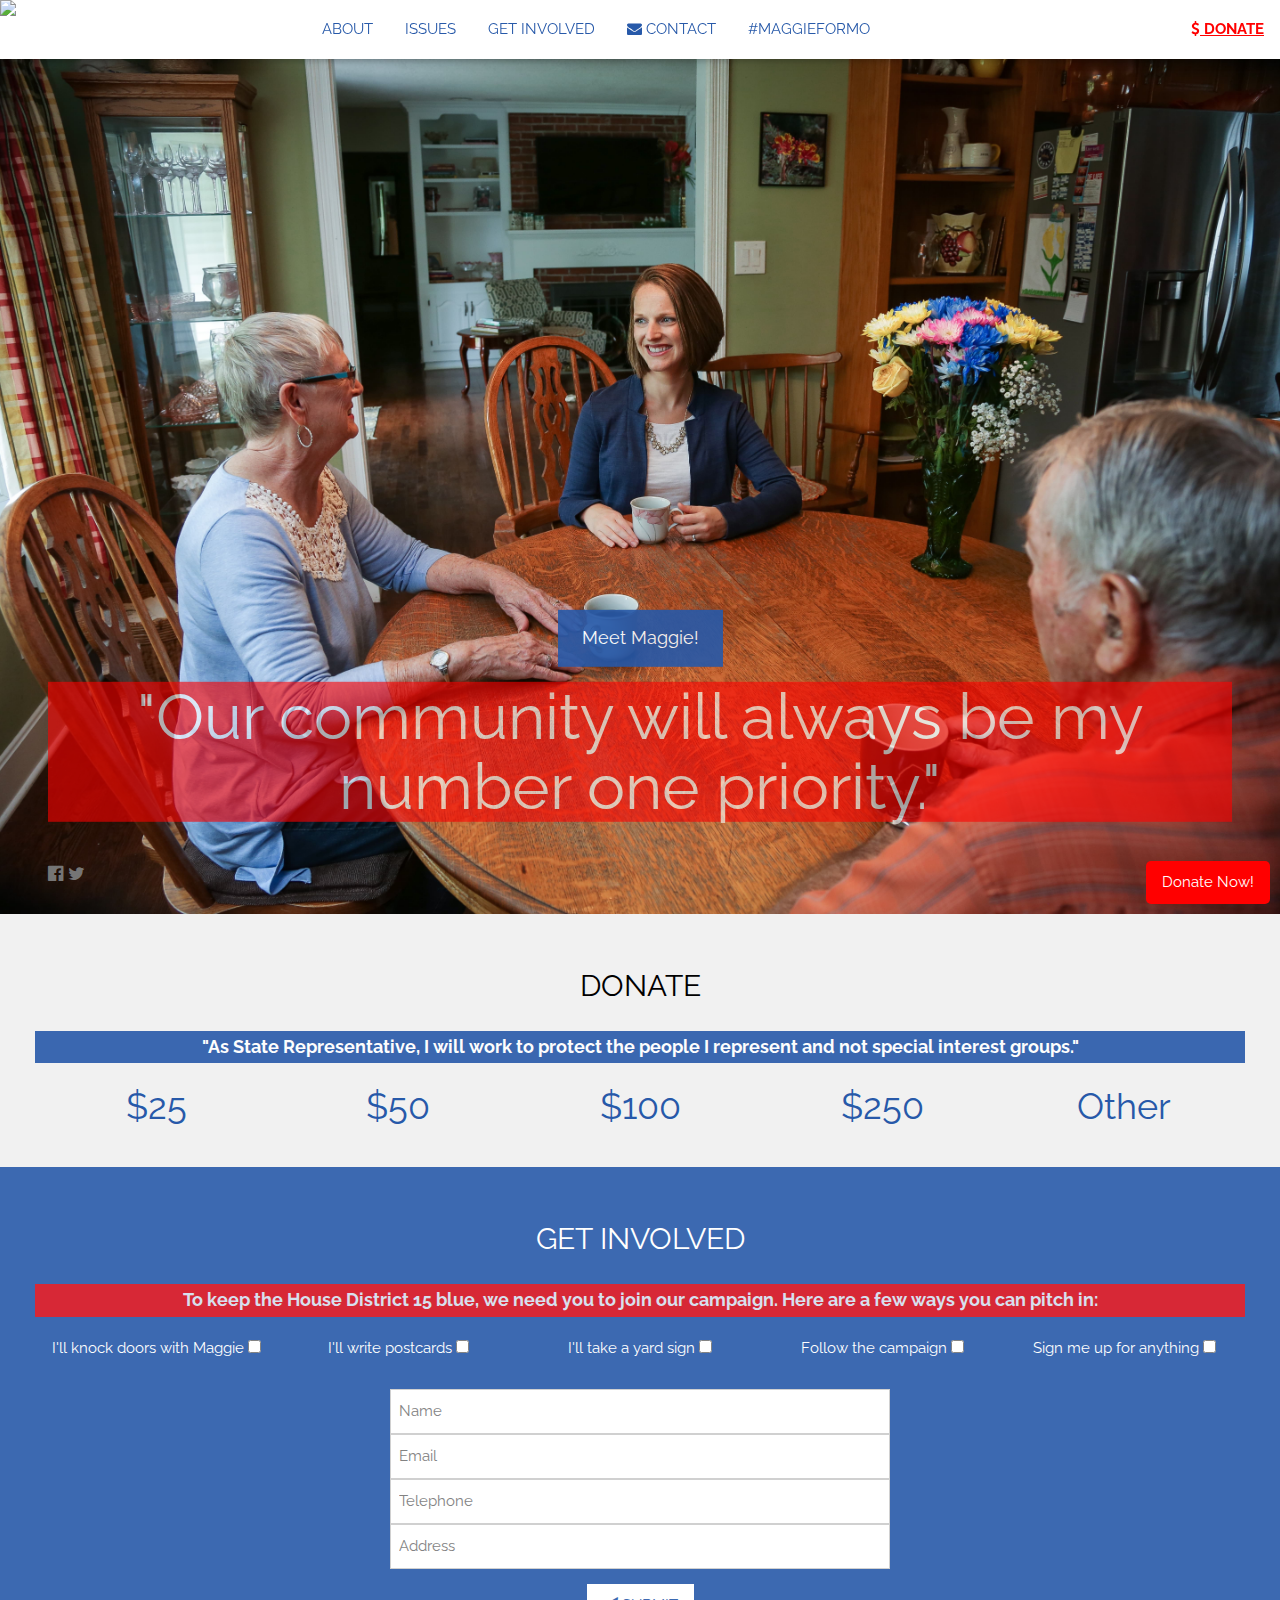
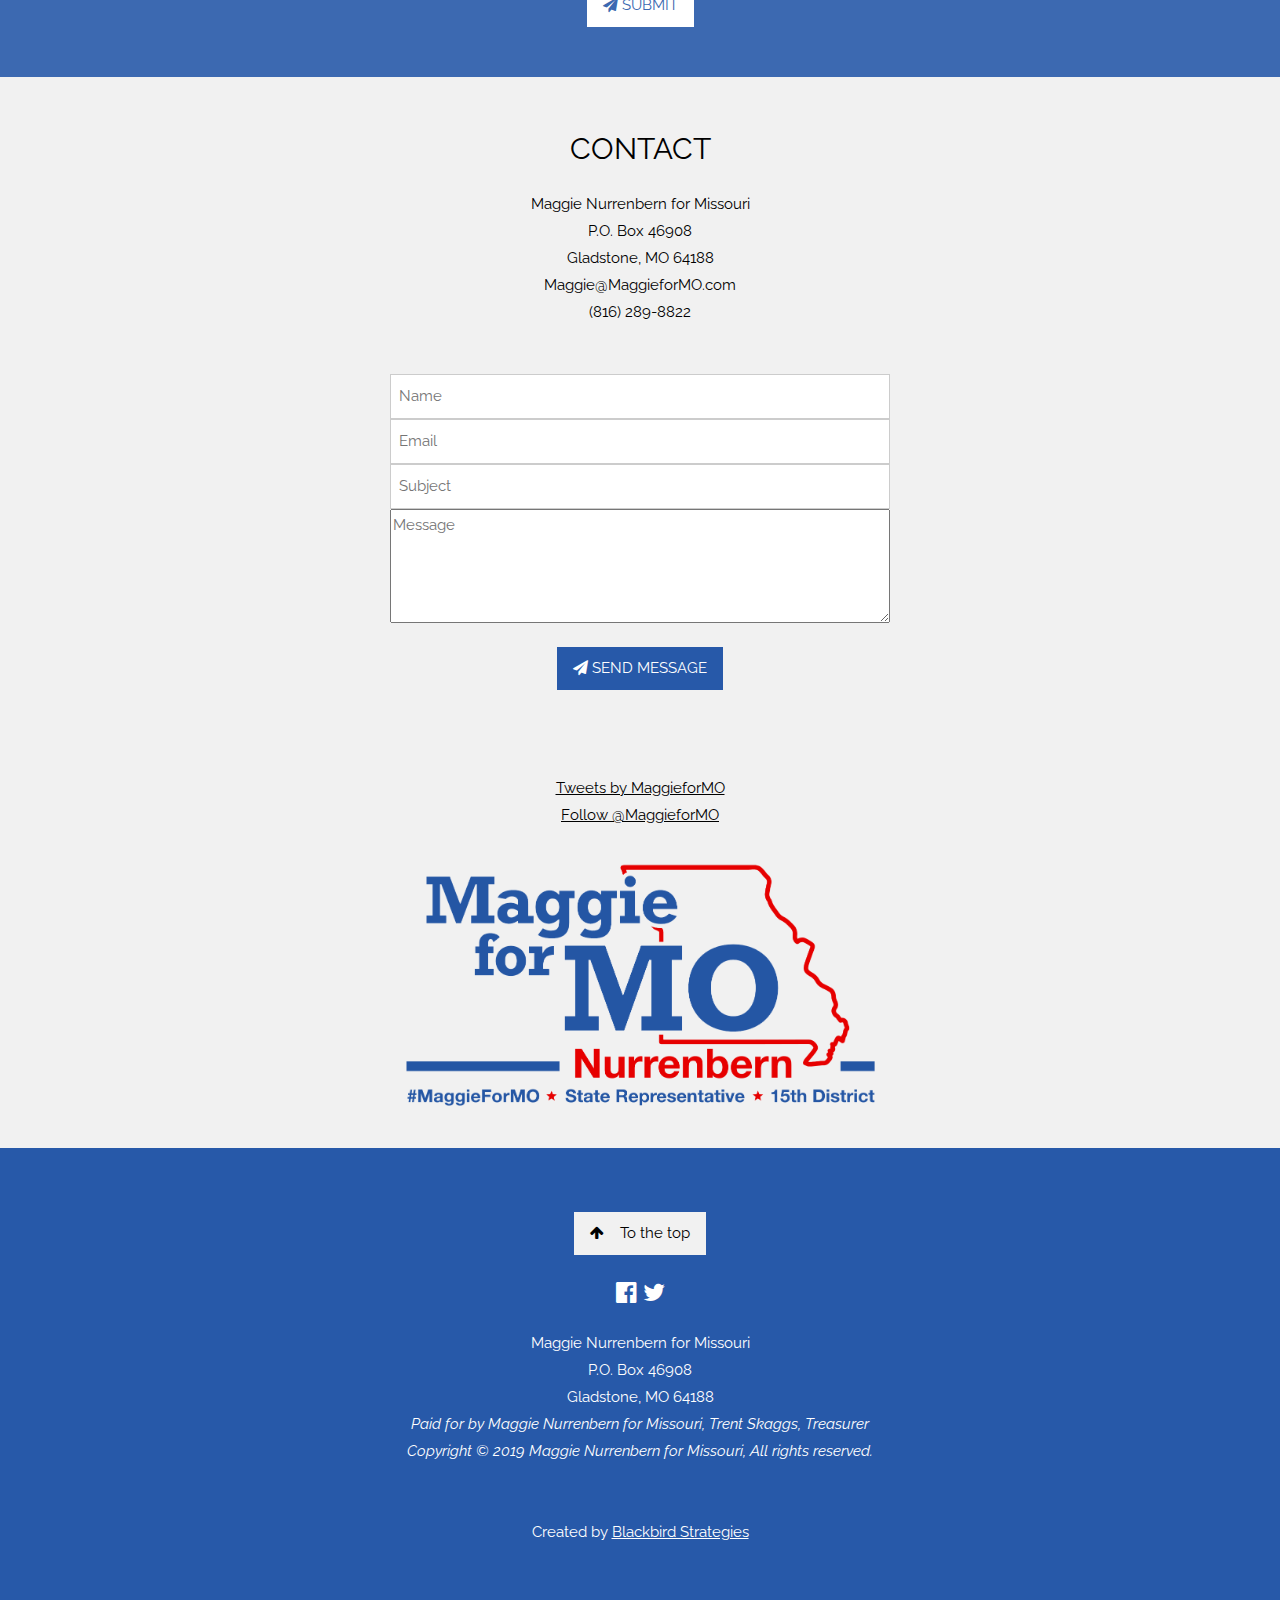
==== index.html @ f6654b63 "changed zip code" ====
<!DOCTYPE html>
<html>
<title>Maggie For MO!</title>
<meta charset="UTF-8">
<meta name="viewport" content="width=device-width, initial-scale=1">
<link rel=icon href=/favicon.png>
<link rel="stylesheet" href="https://www.w3schools.com/w3css/4/w3.css">
<link rel="stylesheet" href="https://fonts.googleapis.com/css?family=Raleway">
<link rel="stylesheet" href="https://cdnjs.cloudflare.com/ajax/libs/font-awesome/4.7.0/css/font-awesome.min.css">
<link rel="stylesheet" href="main.css">
<style>
</style>
<body>

  <!-- Navbar (sit on top) -->
  <div class="w3-top">
    <div class="w3-bar w3-blue w3-card" id="myNavbar" style="display: flex;">
      <a href="#home" class="w3-bar-item w3-button w3-wide" style="padding: 0px !important"><img src="/maggieLogo.jpg"
          class="logo"></a>
      <!-- Right-sided navbar links -->
      <div class="w3-hide-small2" style="margin: auto; max-width: 100%;">
        <a href="about.html" class="w3-bar-item w3-button">ABOUT</a>
        <a href="issues.html" class="w3-bar-item w3-button"> ISSUES</a>
        <a href="#getInvolved" class="w3-bar-item w3-button"> GET INVOLVED</a>
        <a href="#contact" class="w3-bar-item w3-button"><i class="fa fa-envelope"></i> CONTACT</a>
        <a href="https://twitter.com/search?q=%23maggieformo&src=typd&lang=en" target="_blank"
          class="w3-bar-item w3-button">#MAGGIEFORMO</a>
      </div>
      <!-- Hide right-floated links on small screens and replace them with a menu icon -->
      <a href="https://secure.actblue.com/donate/maggieformo?refcode=online&amount=50"
        class="w3-bar-item w3-button donate-link" target="_blank"><i class="fa fa-usd"></i><b> DONATE</b></a>
      <a href="javascript:void(0)" class="w3-bar-item w3-button w3-hide-large2" onclick="w3_open()"
        style="margin-left: auto;">
        <i class="fa fa-bars"></i>
      </a>
    </div>
  </div>

  <!-- Sidebar on small screens when clicking the menu icon -->
  <nav class="w3-sidebar w3-bar-block w3-black w3-card w3-animate-left hide-medium2 w3-hide-large"
    style="display:none; background-color: #2759a9!important; opacity: 0.9;" id="mySidebar">
    <a href="javascript:void(0)" onclick="w3_close()" class="w3-bar-item w3-button w3-large w3-padding-16">Close ×</a>
    <a href="about.html" onclick="w3_close()" class="w3-bar-item w3-button">ABOUT</a>
    <a href="issues.html" onclick="w3_close()" class="w3-bar-item w3-button">ISSUES</a>
    <a href="https://secure.actblue.com/donate/maggieformo?refcode=online&amount=50" target="_blank"
      onclick="w3_close()" class="w3-bar-item w3-button"><b>DONATE</b></a>
    <a href="#getInvolved" onclick="w3_close()" class="w3-bar-item w3-button">GET INVOLVED</a>
    <!-- <a href="https://secure.actblue.com/" onclick="w3_close()" class="w3-bar-item w3-button" target="_blank">DONATE</a> -->
    <a href="#contact" onclick="w3_close()" class="w3-bar-item w3-button">CONTACT</a>
  </nav>

  <!-- Donate Button -->
  <div id="mybutton">
    <a class="w3-button" style="background-color: red; color: white; border-radius: 5px;"
      href="https://secure.actblue.com/donate/maggieformo?refcode=online&amount=50" target="_blank"> Donate Now!</a>
  </div>


  <!-- Header with full-height image -->
  <header class="bgimg-1 w3-display-container" id="home">
    <div class="w3-display-center w3-text-white" style="padding:48px;    margin: 0;
  position: absolute;
  top: 75%;
  left: 50%;
  margin-right: -50%;
  text-align: center;
  transform: translate(-50%, -50%);">
      <!-- <div class="opaque-background" style="background-color: red !important; opacity: 0.4" >
    <div class="w3-xxlarge" style="padding: 5px">The Northland is where I work, where I live, 
      and where I’m <i>from.</i></div>
  </div> -->
      <p><a href="about.html" class="w3-button2 w3-button w3-blue2 w3-white w3-padding-large w3-large w3-margin-top"
          style="filter: none !important; opacity: 0.9;">Meet Maggie!</a></p>
      <div class="opaque-background"
        style="background-color: red !important; opacity: 0.6 !important; max-width: 1490px;">
        <span class="w3-jumbo w3-hide-small">"Our community will always be my number one priority."</span>
        <span class="w3-xxlarge w3-hide-large w3-hide-medium">"Our community will always be my number one
          priority."</span>
      </div>
    </div>
    <div class="w3-display-bottomleft w3-text-grey w3-large" style="padding:24px 48px">
      <a href="https://www.facebook.com/MaggieforMO/" target="_blank"><i
          class="fa fa-facebook-official w3-hover-opacity"></i></a>
      <a href="https://twitter.com/MaggieforMO?lang=en" target="_blank"><i
          class="fa fa-twitter w3-hover-opacity"></i></a>
    </div>
  </header>

  <!-- DONATE SECTION -->
  <div class="w3-container w3-light-grey w3-row w3-center" style="padding: 35px" id="donate">
    <h2 class="w3-center">DONATE</h2>
    <p class="w3-center w3-large" style=" background-color: #2759a9; color: #fff; opacity: 0.9;">
      <b>"As State Representative, I will work to protect the people I represent and not special interest groups."</b>
    </p>
    <div class="w3-fifth">
      <span class="w3-xxlarge"><a href="https://secure.actblue.com/donate/maggieformo?refcode=online&amount=25"
          target="_blank" class="w3-bar-item w3-button" style="color: #2759a9">$25</a></span>
    </div>
    <div class="w3-fifth">
      <span class="w3-xxlarge"><a href="https://secure.actblue.com/donate/maggieformo?refcode=online&amount=50"
          target="_blank" class="w3-bar-item w3-button" style="color: #2759a9">$50</a></span>
    </div>
    <div class="w3-fifth">
      <span class="w3-xxlarge"><a href="https://secure.actblue.com/donate/maggieformo?refcode=online&amount=100"
          target="_blank" class="w3-bar-item w3-button" style="color: #2759a9">$100</a></span>
    </div>
    <div class="w3-fifth">
      <span class="w3-xxlarge"><a href="https://secure.actblue.com/donate/maggieformo?refcode=online&amount=250"
          target="_blank" class="w3-bar-item w3-button" style="color: #2759a9">$250</a></span>
    </div>
    <div class="w3-fifth">
      <span class="w3-xxlarge"><a href="https://secure.actblue.com/donate/maggie-nurrenbern-for-missouri-1#"
          target="_blank" class="w3-bar-item w3-button" style="color: #2759a9">Other</a></span>
    </div>
  </div>

  <!--GET INVOLVED SECTION-->
  <div class="w3-container w3-row w3-center" id="getInvolved"
    style="background-color: #2759a9; opacity: 0.9; color: white; padding: 35px">
    <h2 class="w3-center">GET INVOLVED</h2>
    <p class="w3-center w3-large"
      style=" background-color:  red !important; opacity: 0.8 !important; color: white; opacity: .7;">
      <b>To keep the House District 15 blue, we need you to join our campaign. Here are a few ways you can pitch in:</b>
      <form action="https://formspree.io/team@maggieformo.com" method="POST">
        <div class="w3-fifth">
          <span> I'll knock doors with Maggie</span>
          <input type="checkbox" name="knock">
        </div>
        <div class="w3-fifth">
          <span>I'll write postcards</span>
          <input type="checkbox" name="postcards">
        </div>
        <div class="w3-fifth">
          <span>I'll take a yard sign</span>
          <input type="checkbox" name="sign">
        </div>
        <div class="w3-fifth">
          <span>Follow the campaign</span>
          <input type="checkbox" name="follow">
        </div>
        <div class="w3-fifth">
          <span>Sign me up for anything</span>
          <input type="checkbox" name="all">
          <br><br>
        </div>
        <p style="max-width: 500px; margin: auto;"><input class="w3-input w3-border" type="text" placeholder="Name"
            required name="Name"></p>
        <p style="max-width: 500px; margin: auto;"><input class="w3-input w3-border" type="text" placeholder="Email"
            required name="Email"></p>
        <p style="max-width: 500px; margin: auto;"><input class="w3-input w3-border" type="text" placeholder="Telephone"
            required name="Telephone"></p>
        <p style="max-width: 500px; margin: auto;"><input class="w3-input w3-border" type="text" placeholder="Address"
            required name="Address"></p>
        <p>
          <button class="w3-button" type="submit" style="background-color: white; color: #2759a9;">
            <i class="fa fa-paper-plane"></i> SUBMIT
          </button>
        </p>
      </form>
  </div>


  <!-- Contact Section -->
  <div class="w3-container w3-light-grey w3-center" style="padding: 35px 16px" id="contact">
    <h2 class="w3-center">CONTACT</h2>
    <p class="w3-center">Maggie Nurrenbern for Missouri <br>
      P.O. Box 46908 <br>
      Gladstone, MO 64188 <br>
      Maggie@MaggieforMO.com <br>
      (816) 289-8822
    </p>
    <div style="margin-top:48px">
      <!-- <p><i class="fa fa-envelope fa-fw w3-xxlarge w3-margin-right icons"> </i> Email: maggie@maggieformo.com</p> -->
      <form action="https://formspree.io/maggieformo@gmail.com" method="POST">
        <p style="max-width: 500px; margin: auto;"><input class="w3-input w3-border" type="text" placeholder="Name"
            required name="Name"></p>
        <p style="max-width: 500px; margin: auto;"><input class="w3-input w3-border" type="text" placeholder="Email"
            required name="Email"></p>
        <p style="max-width: 500px; margin: auto;"><input class="w3-input w3-border" type="text" placeholder="Subject"
            required name="Subject"></p>
        <p style="max-width: 500px; margin: auto;"><textarea rows="4" style="width: 100%" type="text"
            placeholder="Message" required name="Message"></textarea></p>
        <p>
          <button class="w3-button" type="submit" style="background-color: #2759a9; color: #fff;">
            <i class="fa fa-paper-plane"></i> SEND MESSAGE
          </button>
        </p>
      </form>
    </div>
  </div>

  <!-- Twitter Section -->
  <div class="w3-container w3-light-grey w3-center" style="padding: 35px 16px">
    <a class="twitter-timeline" href="https://twitter.com/MaggieforMO?ref_src=twsrc%5Etfw" data-width="500"
      data-height="500">Tweets by MaggieforMO</a>
    <script async src="https://platform.twitter.com/widgets.js" charset="utf-8"></script><br>
    <a href="https://twitter.com/MaggieforMO?ref_src=twsrc%5Etfw" class="twitter-follow-button"
      data-show-count="false">Follow @MaggieforMO</a>
    <script async src="https://platform.twitter.com/widgets.js" charset="utf-8"></script><br><br>
    <img src="MaggieforMO.png" alt="Maggie for MO" style="max-width: 40%; float: center;">
    <!-- <img src="/jeffcity.jpg" class="w3-image w3-greyscale" style="width:100%;margin-top:48px"> -->
  </div>

  <!-- Footer -->
  <footer class="w3-center w3-black w3-padding-64" style="background-color: #2759a9!important;">
    <a href="#home" class="w3-button w3-light-grey"><i class="fa fa-arrow-up w3-margin-right"></i>To the top</a>
    <div class="w3-xlarge w3-section">
      <a href="https://www.facebook.com/MaggieforMO/" target="_blank"><i
          class="fa fa-facebook-official w3-hover-opacity"></i></a>
      <a href="https://twitter.com/MaggieforMO?lang=en" target="_blank"><i
          class="fa fa-twitter w3-hover-opacity"></i></a>
    </div>
    <p>
      Maggie Nurrenbern for Missouri<br>
      P.O. Box 46908 <br>
      Gladstone, MO 64188 <br>
      <i> Paid for by Maggie Nurrenbern for Missouri, Trent Skaggs, Treasurer<br>
        Copyright © 2019 Maggie Nurrenbern for Missouri, All rights reserved.<br>
      </i>
      <br><br>
      Created by <a href="https://jonnyparko.github.io/Jonathan-Parker/" title="Jonathan Parker" target="_blank"
        class="w3-hover-text-green">Blackbird Strategies</a>
    </p>
  </footer>

  <script>
    // Modal Image Gallery
    function onClick(element) {
      document.getElementById("img01").src = element.src;
      document.getElementById("modal01").style.display = "block";
      var captionText = document.getElementById("caption");
      captionText.innerHTML = element.alt;
    }


    // Toggle between showing and hiding the sidebar when clicking the menu icon
    var mySidebar = document.getElementById("mySidebar");

    function w3_open() {
      if (mySidebar.style.display === 'block') {
        mySidebar.style.display = 'none';
      } else {
        mySidebar.style.display = 'block';
      }
    }

    // Close the sidebar with the close button
    function w3_close() {
      mySidebar.style.display = "none";
    }

    var slideIndex = 1;
    showDivs(slideIndex);

    function plusDivs(n) {
      showDivs(slideIndex += n);
    }

    function showDivs(n) {
      var i;
      var x = document.getElementsByClassName("mySlides");
      if (n > x.length) { slideIndex = 1 }
      if (n < 1) { slideIndex = x.length }
      for (i = 0; i < x.length; i++) {
        x[i].style.display = "none";
      }
      x[slideIndex - 1].style.display = "block";
    }
  </script>

</body>

</html>
---- main.css ----
body,
h1,
h2,
h3,
h4,
h5,
h6 {
  font-family: "Raleway", sans-serif
}

body,
html {
  height: 100%;
  line-height: 1.8;
}

/* Full height image header */
.bgimg-1 {
  background-position: center;
  background-size: cover;
  background-image: url("/GV3A2963 - Community Photo-min.jpg");
  min-height: 95%;
  margin-top: 59px;
}

.bgimg-3 {
  background-position: center;
  background-size: cover;
  background-image: url("/GV3A2674-min.jpeg");
  min-height: 1000px;
  display: flex;
}

.bgimg-2 {
  background-position: center;
  background-size: cover;
  background-image: url("/jeffcity.jpg");
  min-height: 1000px;
  display: flex;
}

.logo {
  max-width: 126px;
}

img {
  background-position: center;
  max-width: 100%;
  height: auto;
  display: block;
  margin-left: auto;
  margin-right: auto;
}

.w3-bar .w3-button {
  padding: 16px;
}

.w3-blue2 {
  background-color: #2759a9 !important;
  color: white !important;
}

.w3-blue {
  background-color: white !important;
  color: #2759a9 !important;
}

.w3-button:hover {
  color: red !important;
  background-color: white !important;
}

.w3-button2:hover {
  color: #2759a9 !important;
  background-color: white !important;
}

.opaque-background {
  background-color: black;
  opacity: .7;
  color: white;
  max-width: 1000px;
}

.icons {
  color: #2759a9;
}

.w3-xxlarge {
  line-height: 35px;
}

.w3-jumbo {
  line-height: 70px;
}

@media (max-width: 828px) {
  .w3-hide-small2 {
    display: none !important;
  }
}

@media (max-width: 992px) and (min-width: 721px) {
  .hide-medium2 {
    display: none !important;
  }
}

@media (min-width: 829px) {
  .w3-hide-large2 {
    display: none !important;
  }
}

@media (min-width: 601px) {

  .w3-col.m3,
  .w3-fifth {
    width: 19.9999999999% !important;
  }
}

.w3-fifth {
  float: left;
  width: 100%;
}

.quarter-container {
  background-color: white;
  opacity: .8;
  padding-top: 15px !important;
  height: 330px;
}

.mySlides {
  display: none;
}

.w3-display-right2 {
  position: absolute;
  top: 36%;
  right: 33%;
}

.w3-display-left2 {
  position: absolute;
  top: 36%;
  left: 33%;
}

.arrow {
  font-size: 40px;
}

.donate {
  background-color: #2759a9;
  color: white;
  padding: 10px 20px;
  border-radius: 4px;
  border-color: white;
}

#mybutton {
  position: fixed;
  bottom: -4px;
  right: 10px;
  z-index: 1;
}

.donate-link {
  color: red;
  text-decoration: underline;
}

.donate-link:hover {
  color: blue !important;
}

/* .twitter-timeline {
height: 500px !important;
max-width: 50% !important;
} */

  /* Next & previous buttons */
  .prev,
  .next {
    cursor: pointer;
    top: 50%;
    width: 100%;
    margin-top: -30px;
    padding: 20px;
    color: #2759a9;
    font-weight: bold;
    font-size: 50px;
    user-select: none;
  }

  /* Position the "next button" to the right */
  .next {
    right: 0;
    border-radius: 3px 0 0 3px;
  }

  /* On hover, add a black background color with a little bit see-through */
  .prev:hover,
  .next:hover {
    background-color: rgba(0, 0, 0, 0.8);
    color: white;
  }
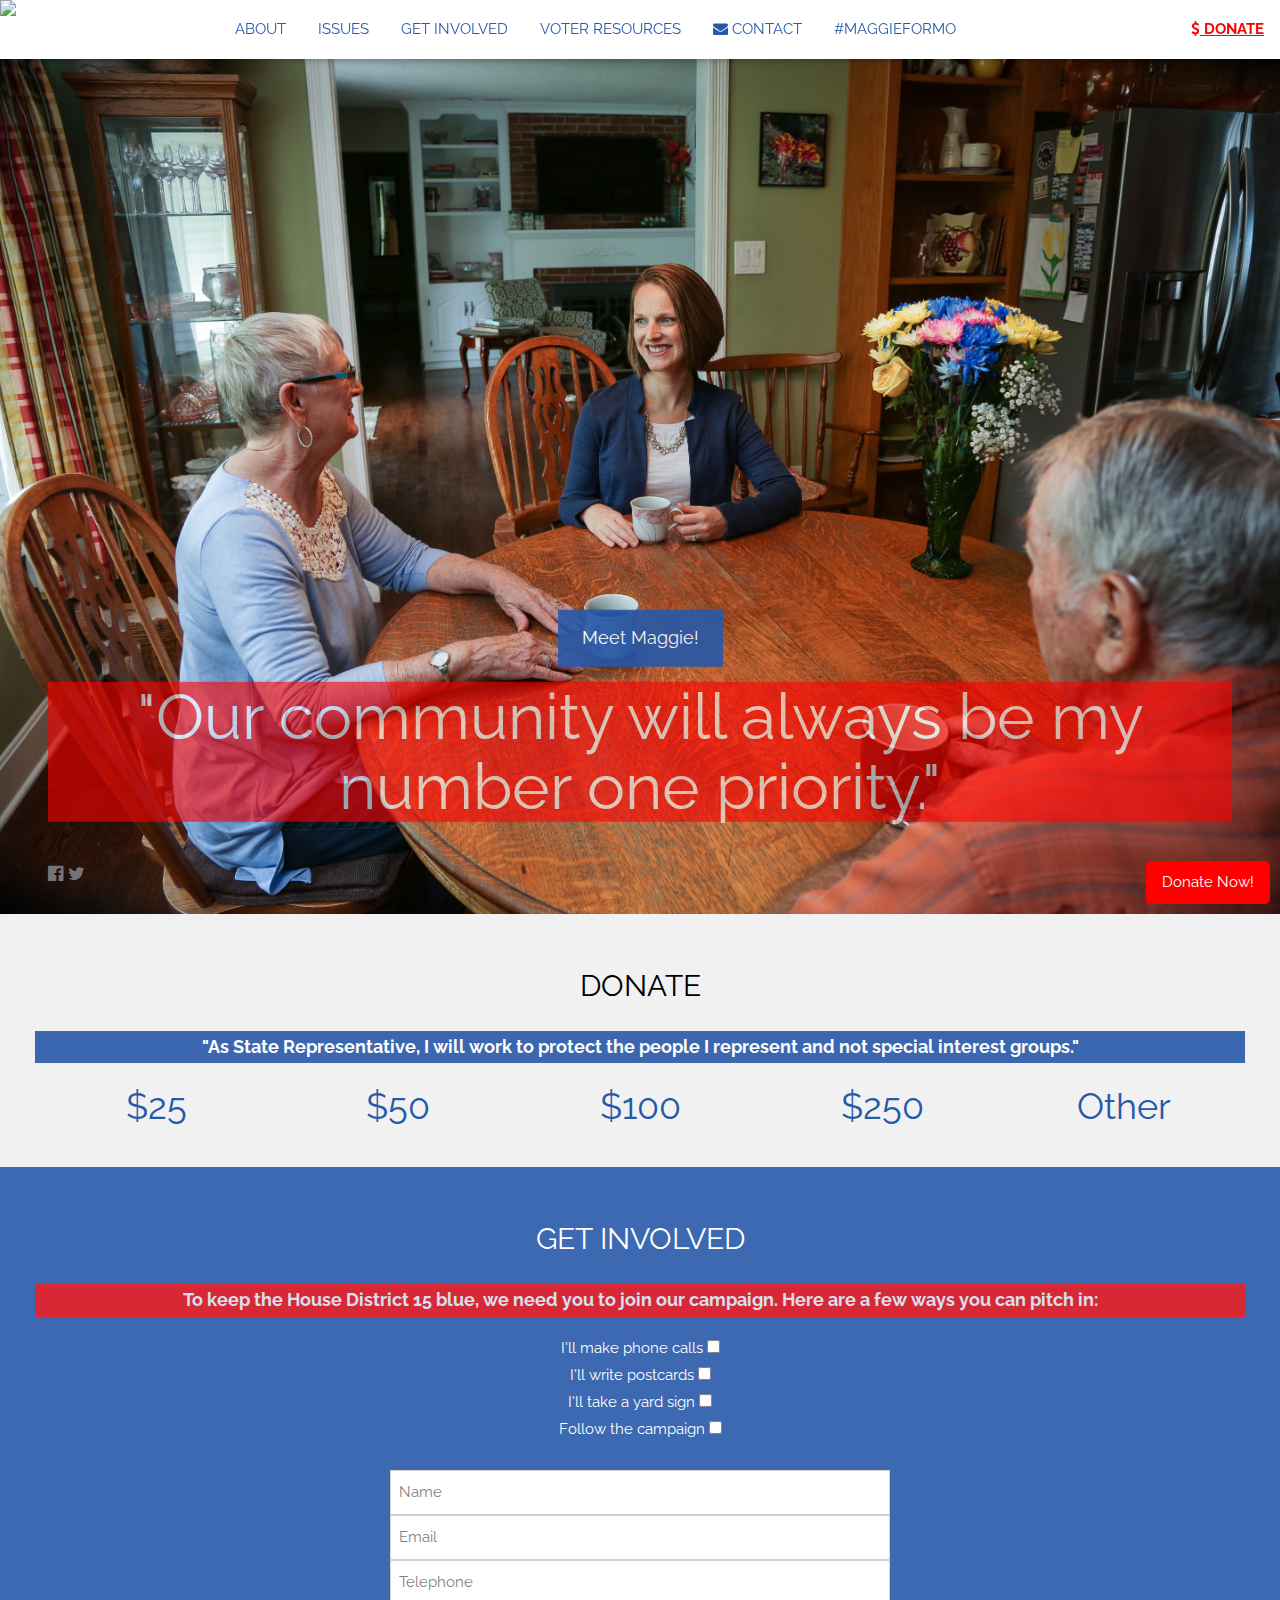
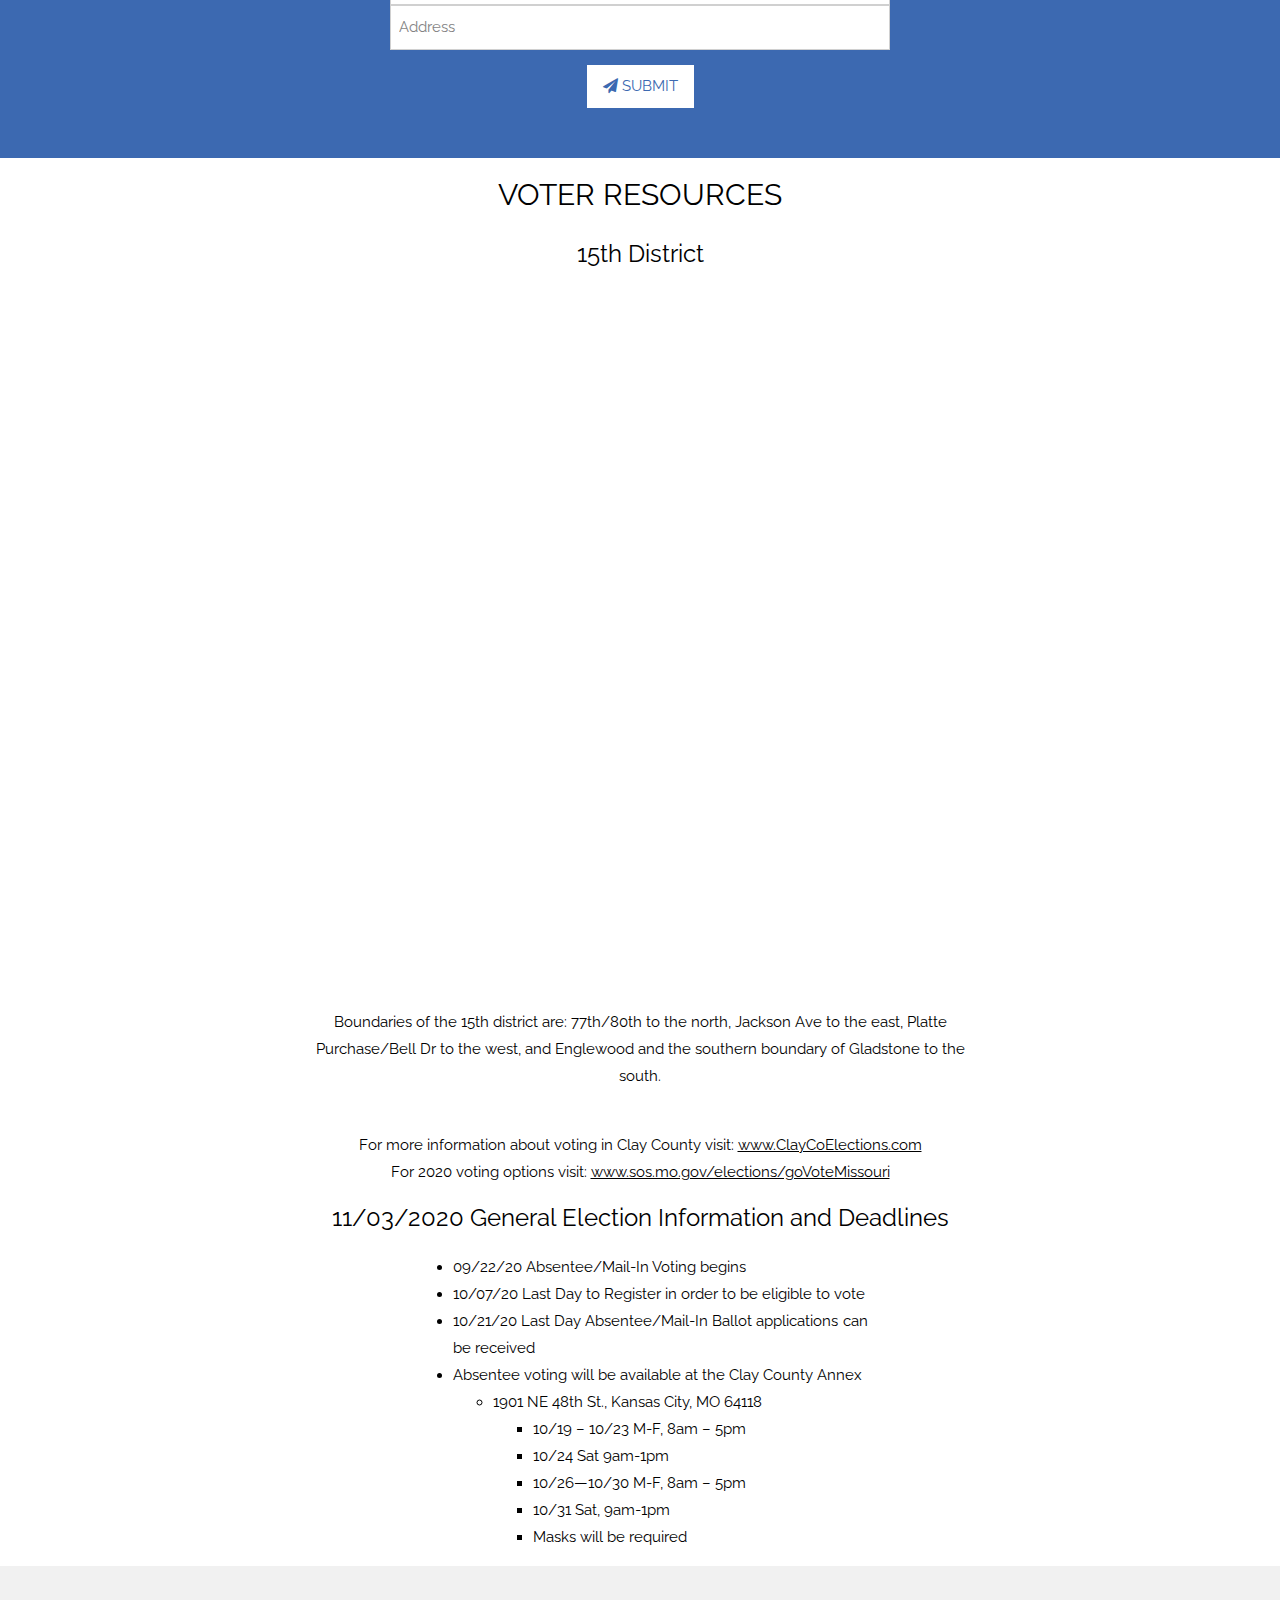
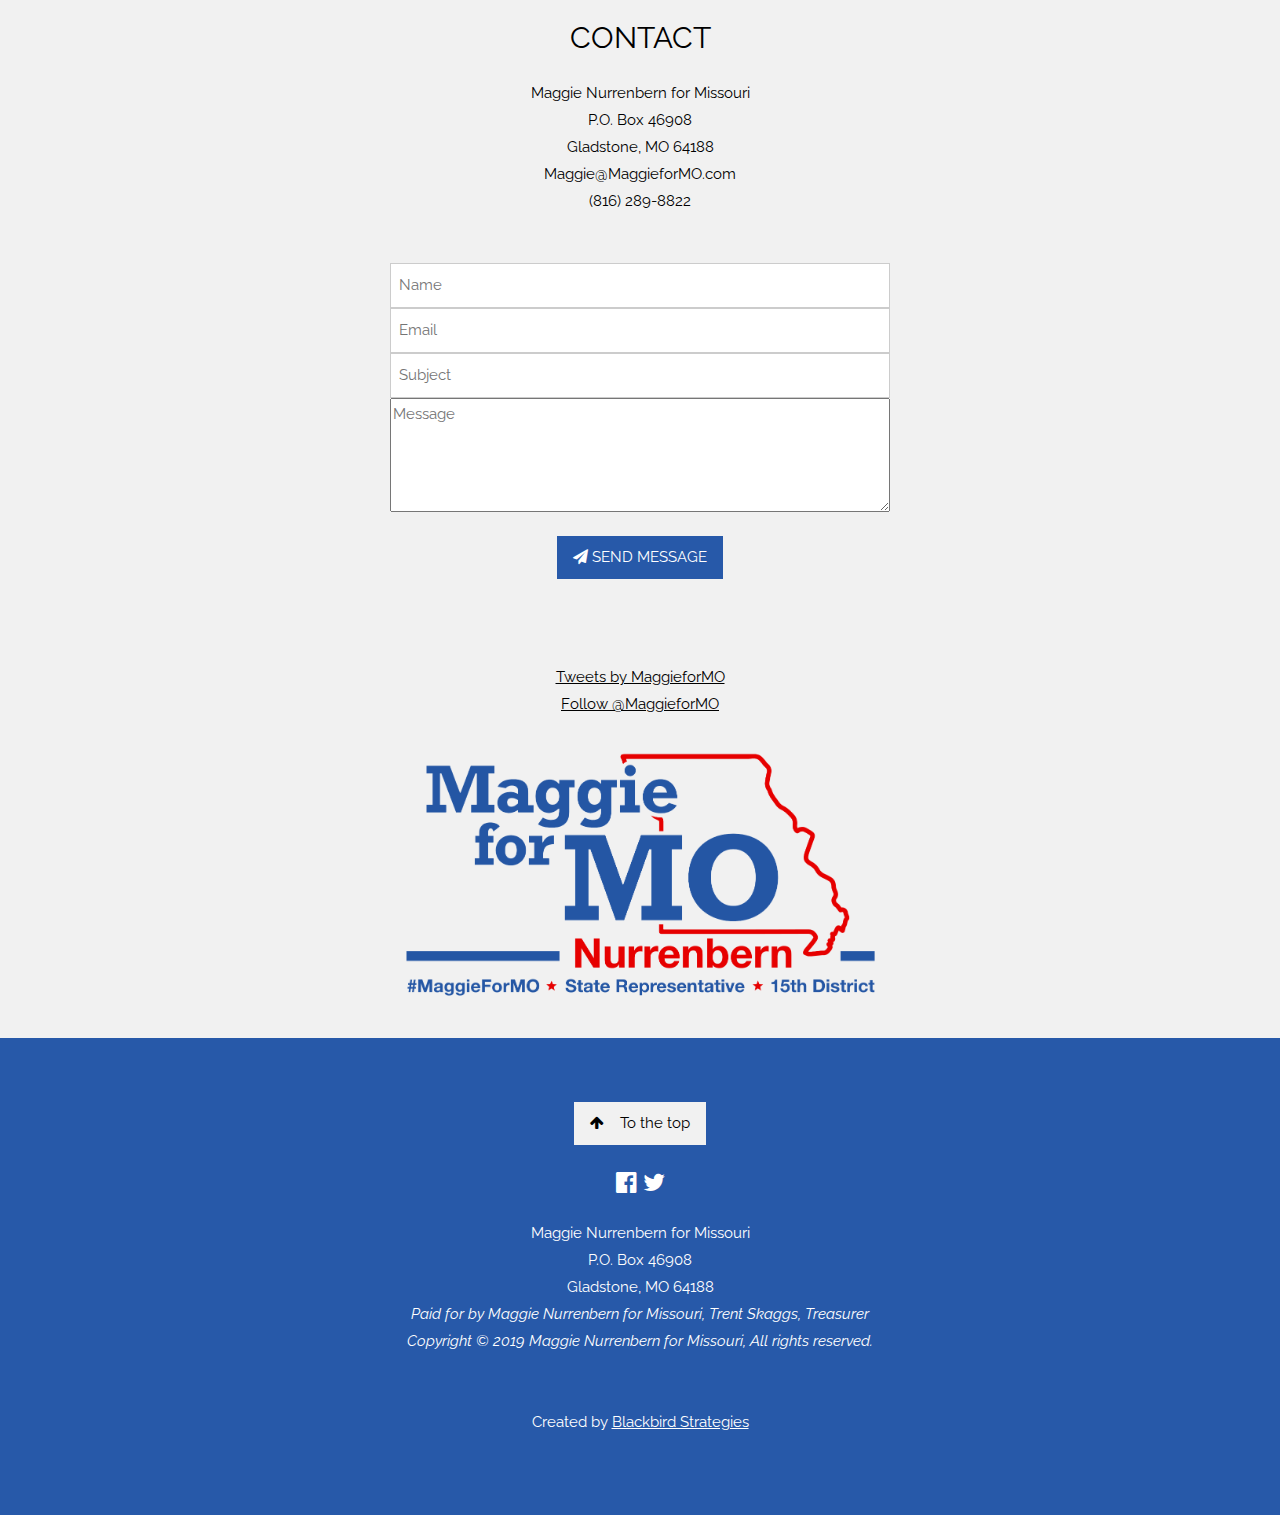
==== commit 936905db: "added voter info - email from maggie 072920" ====
--- a/index.html
+++ b/index.html
@@ -22,6 +22,7 @@
         <a href="about.html" class="w3-bar-item w3-button">ABOUT</a>
         <a href="issues.html" class="w3-bar-item w3-button"> ISSUES</a>
         <a href="#getInvolved" class="w3-bar-item w3-button"> GET INVOLVED</a>
+        <a href="#vote" class="w3-bar-item w3-button">VOTER RESOURCES</a>
         <a href="#contact" class="w3-bar-item w3-button"><i class="fa fa-envelope"></i> CONTACT</a>
         <a href="https://twitter.com/search?q=%23maggieformo&src=typd&lang=en" target="_blank"
           class="w3-bar-item w3-button">#MAGGIEFORMO</a>
@@ -45,6 +46,7 @@
     <a href="https://secure.actblue.com/donate/maggieformo?refcode=online&amount=50" target="_blank"
       onclick="w3_close()" class="w3-bar-item w3-button"><b>DONATE</b></a>
     <a href="#getInvolved" onclick="w3_close()" class="w3-bar-item w3-button">GET INVOLVED</a>
+    <a href="#vote" onclick="w3_close()" class="w3-bar-item w3-button">VOTER RESOURCES</a>
     <!-- <a href="https://secure.actblue.com/" onclick="w3_close()" class="w3-bar-item w3-button" target="_blank">DONATE</a> -->
     <a href="#contact" onclick="w3_close()" class="w3-bar-item w3-button">CONTACT</a>
   </nav>
@@ -122,26 +124,23 @@
       style=" background-color:  red !important; opacity: 0.8 !important; color: white; opacity: .7;">
       <b>To keep the House District 15 blue, we need you to join our campaign. Here are a few ways you can pitch in:</b>
       <form action="https://formspree.io/team@maggieformo.com" method="POST">
-        <div class="w3-fifth">
-          <span> I'll knock doors with Maggie</span>
+        <div class="w3-fourth">
+          <span> I'll make phone calls</span>
           <input type="checkbox" name="knock">
         </div>
-        <div class="w3-fifth">
+        <div class="w3-fourth">
           <span>I'll write postcards</span>
           <input type="checkbox" name="postcards">
         </div>
-        <div class="w3-fifth">
+        <div class="w3-fourth">
           <span>I'll take a yard sign</span>
           <input type="checkbox" name="sign">
         </div>
-        <div class="w3-fifth">
+        <div class="w3-fourth">
           <span>Follow the campaign</span>
           <input type="checkbox" name="follow">
-        </div>
-        <div class="w3-fifth">
-          <span>Sign me up for anything</span>
-          <input type="checkbox" name="all">
-          <br><br>
+          <br>
+          <br>
         </div>
         <p style="max-width: 500px; margin: auto;"><input class="w3-input w3-border" type="text" placeholder="Name"
             required name="Name"></p>
@@ -158,6 +157,44 @@
         </p>
       </form>
   </div>
+
+
+
+    <!--VOTER RESOURCES-->
+    <div class="w3-container w3-row w3-center" id="vote">
+      <h2 class="w3-center">VOTER RESOURCES</h2>
+      <h3>15th District</h3>
+      <div class="map-responsive">
+        <iframe class=" w3-hide-large2" id='voteIFrame'  width="400" height="400" frameborder="0" style="border:0" allowfullscreen src="https://house.mo.gov/DistrictMapLarge.aspx?district=015"></iframe>
+        <iframe class="w3-hide-small2" id='voteIFrame'  width="670" height="700" frameborder="0" style="border:0" allowfullscreen src="https://house.mo.gov/DistrictMapLarge.aspx?district=015"></iframe>
+      </div>
+      <div style="max-width: 650px; margin: auto;">
+      <p >Boundaries of the 15th district are: 77th/80th to the north, Jackson Ave to the east, Platte Purchase/Bell Dr to the west, and Englewood and the southern boundary of Gladstone to the south.</p>
+      <br>  
+      <span>For more information about voting in Clay County visit: <a href="https://www.claycoelections.com/" target="_blank"> www.ClayCoElections.com</a> </span>
+      <br>
+      <span>For 2020 voting options visit: <a href="https://www.sos.mo.gov/elections/goVoteMissouri" target="_blank">www.sos.mo.gov/elections/goVoteMissouri</a> </span>
+      <h3>11/03/2020 General Election Information and Deadlines</h3>
+      <div style="margin: auto; width: 70%;">
+      <ul style="text-align: justify;">
+        <li>09/22/20 Absentee/Mail-In Voting begins</li>
+        <li>10/07/20 Last Day to Register in order to be eligible to vote</li>
+        <li>10/21/20 Last Day Absentee/Mail-In Ballot applications can be received</li>
+        <li>Absentee voting will be available at the Clay County Annex</li>
+        <ul style="text-align: justify;">
+          <li>1901 NE 48th St., Kansas City, MO 64118</li>
+          <ul>
+            <li>10/19 – 10/23 M-F, 8am – 5pm</li>
+            <li>10/24 Sat 9am-1pm</li>
+            <li>10/26—10/30 M-F, 8am – 5pm</li>
+            <li>10/31 Sat, 9am-1pm</li>
+            <li>Masks will be required </li>
+          </ul>
+        </ul>
+      </ul>
+    </div>
+    </div>
+    </div>
 
 
   <!-- Contact Section -->
@@ -266,6 +303,7 @@
       }
       x[slideIndex - 1].style.display = "block";
     }
+
   </script>
 
 </body>
--- a/main.css
+++ b/main.css
@@ -95,7 +95,7 @@
   line-height: 70px;
 }
 
-@media (max-width: 828px) {
+@media (max-width: 1000px) {
   .w3-hide-small2 {
     display: none !important;
   }
@@ -107,7 +107,7 @@
   }
 }
 
-@media (min-width: 829px) {
+@media (min-width: 1001px) {
   .w3-hide-large2 {
     display: none !important;
   }
@@ -207,4 +207,18 @@
   .next:hover {
     background-color: rgba(0, 0, 0, 0.8);
     color: white;
-  }+  }
+
+  .map-responsive{
+    /* overflow:hidden; */
+    /* padding-bottom:56.25%; */
+    /* position:relative; */
+    /* height:0; */
+}
+.map-responsive iframe{
+    /* left:0;
+    top:0; */
+    /* height:100%;
+    width:100%;
+    position:absolute; */
+}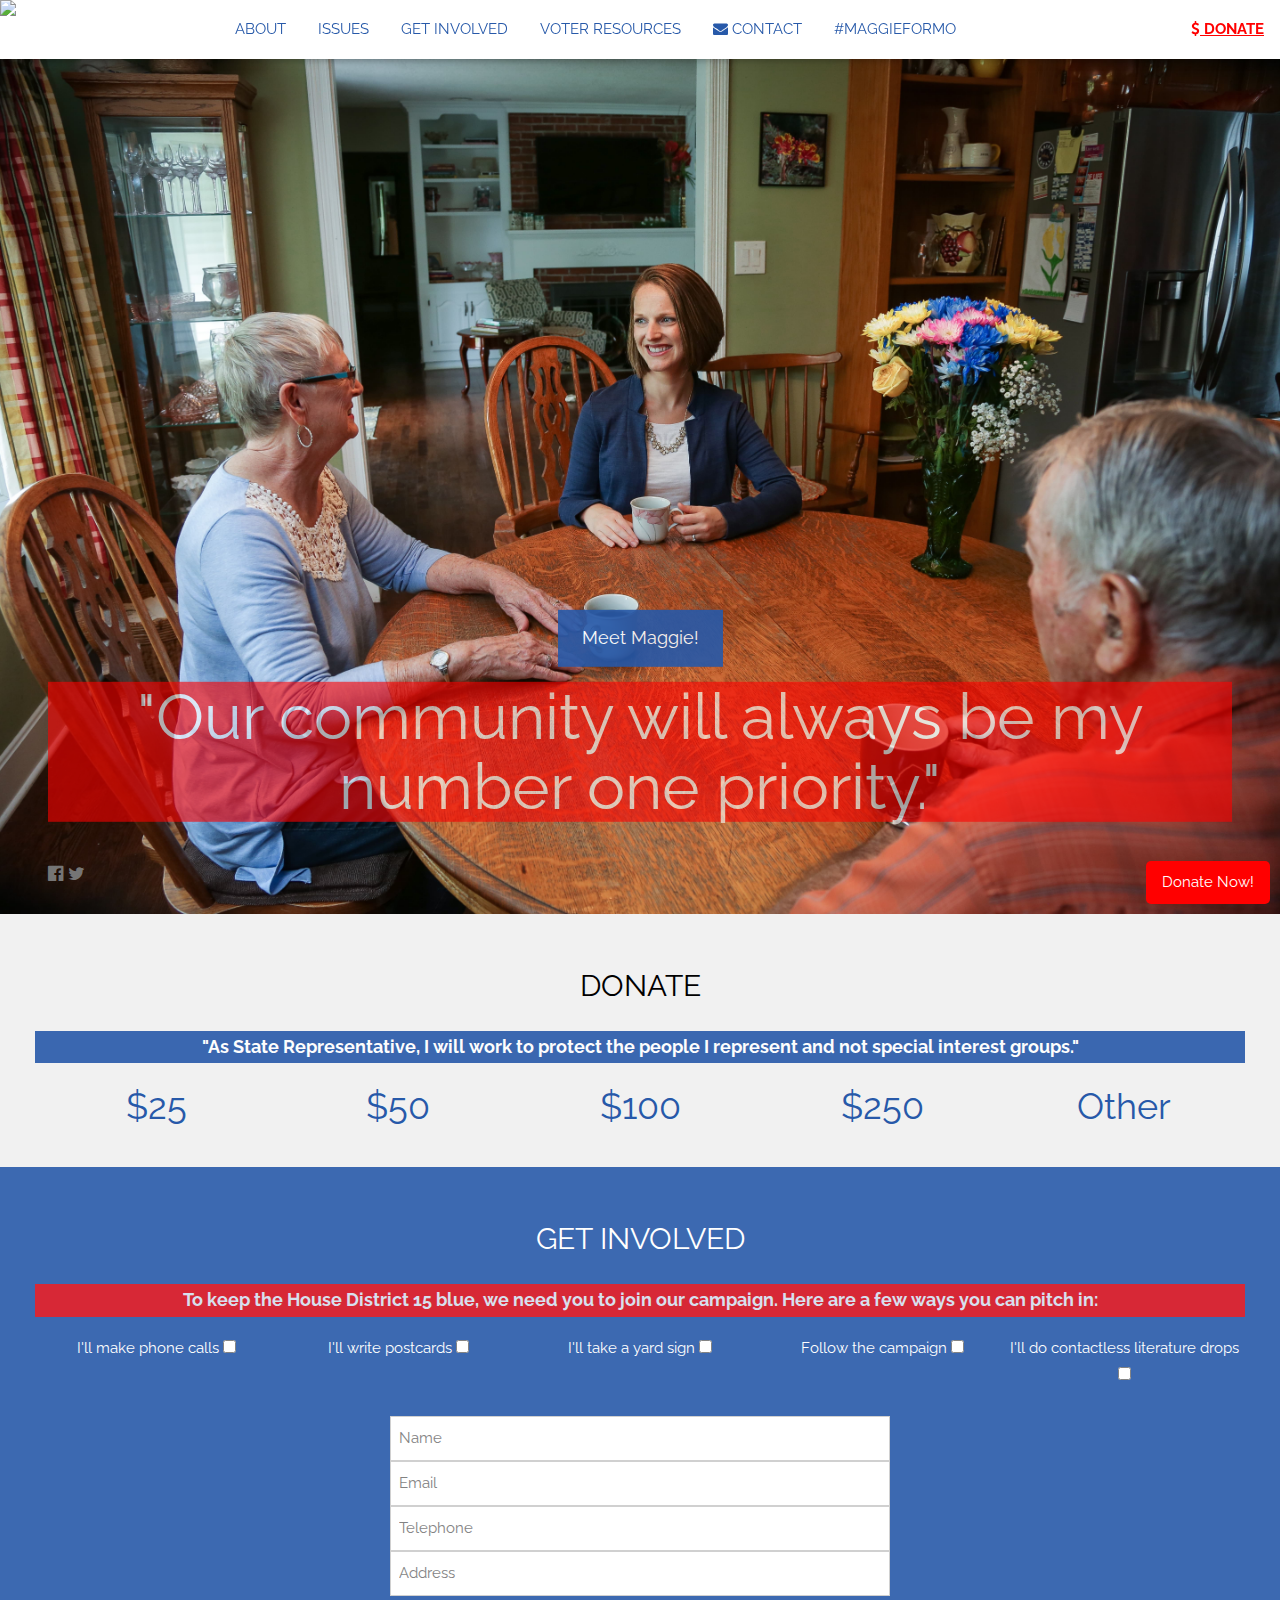
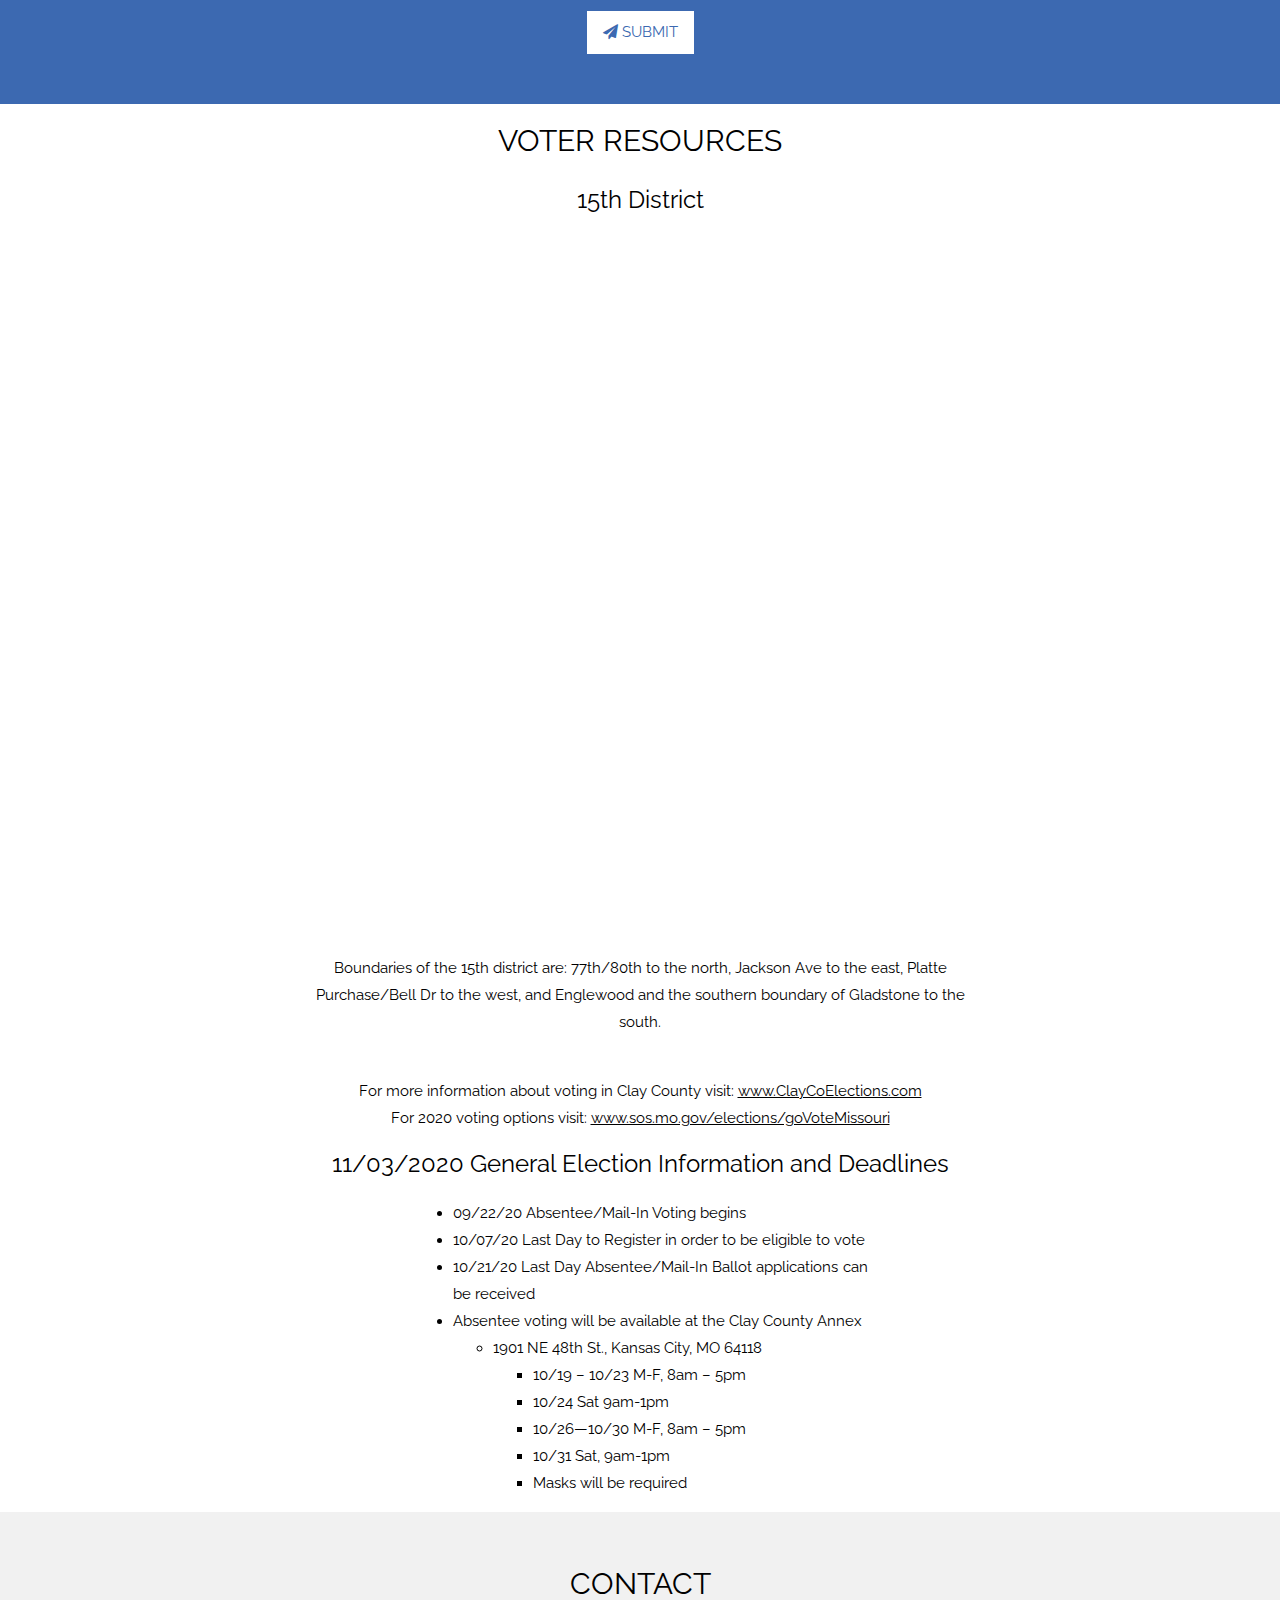
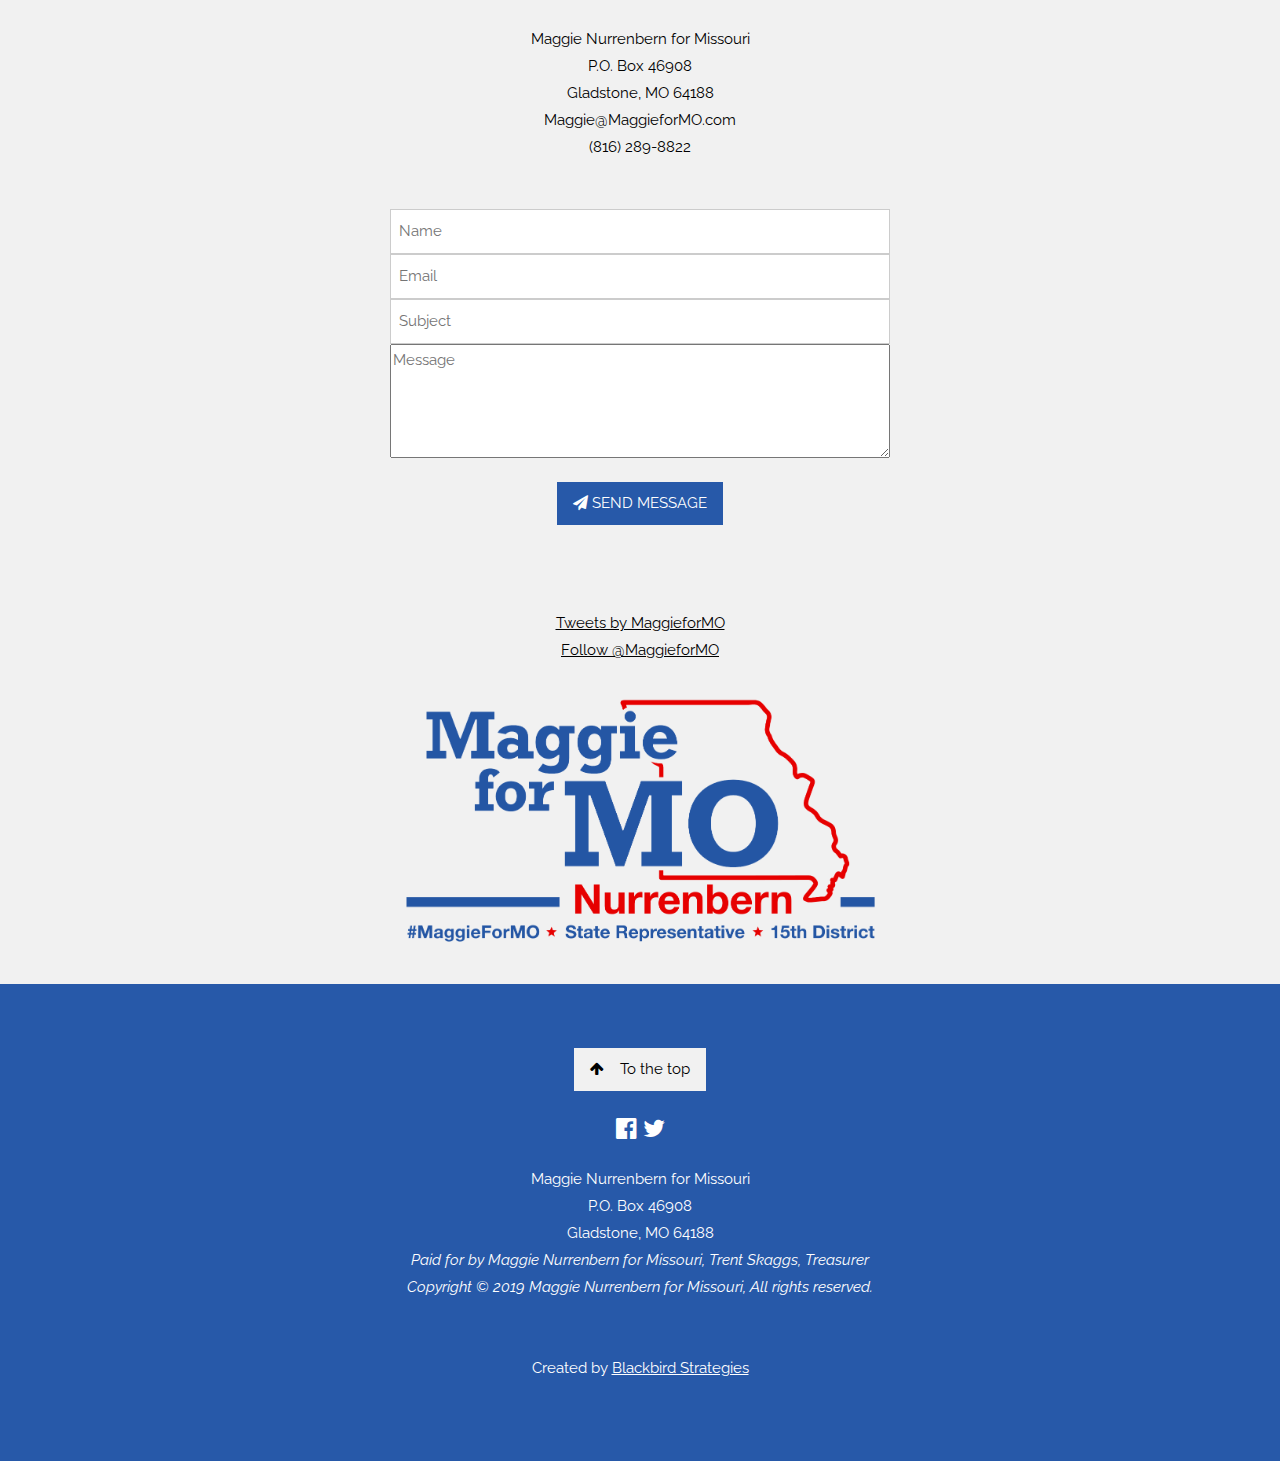
==== commit 5a8ede78: "added new line to get involved per email" ====
--- a/index.html
+++ b/index.html
@@ -124,21 +124,25 @@
       style=" background-color:  red !important; opacity: 0.8 !important; color: white; opacity: .7;">
       <b>To keep the House District 15 blue, we need you to join our campaign. Here are a few ways you can pitch in:</b>
       <form action="https://formspree.io/team@maggieformo.com" method="POST">
-        <div class="w3-fourth">
+        <div class="w3-fifth">
           <span> I'll make phone calls</span>
           <input type="checkbox" name="knock">
         </div>
-        <div class="w3-fourth">
+        <div class="w3-fifth">
           <span>I'll write postcards</span>
           <input type="checkbox" name="postcards">
         </div>
-        <div class="w3-fourth">
+        <div class="w3-fifth">
           <span>I'll take a yard sign</span>
           <input type="checkbox" name="sign">
         </div>
-        <div class="w3-fourth">
+        <div class="w3-fifth">
           <span>Follow the campaign</span>
           <input type="checkbox" name="follow">
+        </div>
+        <div class="w3-fifth">
+          <span>I'll do contactless literature drops</span>
+          <input type="checkbox" name="litDrop">
           <br>
           <br>
         </div>
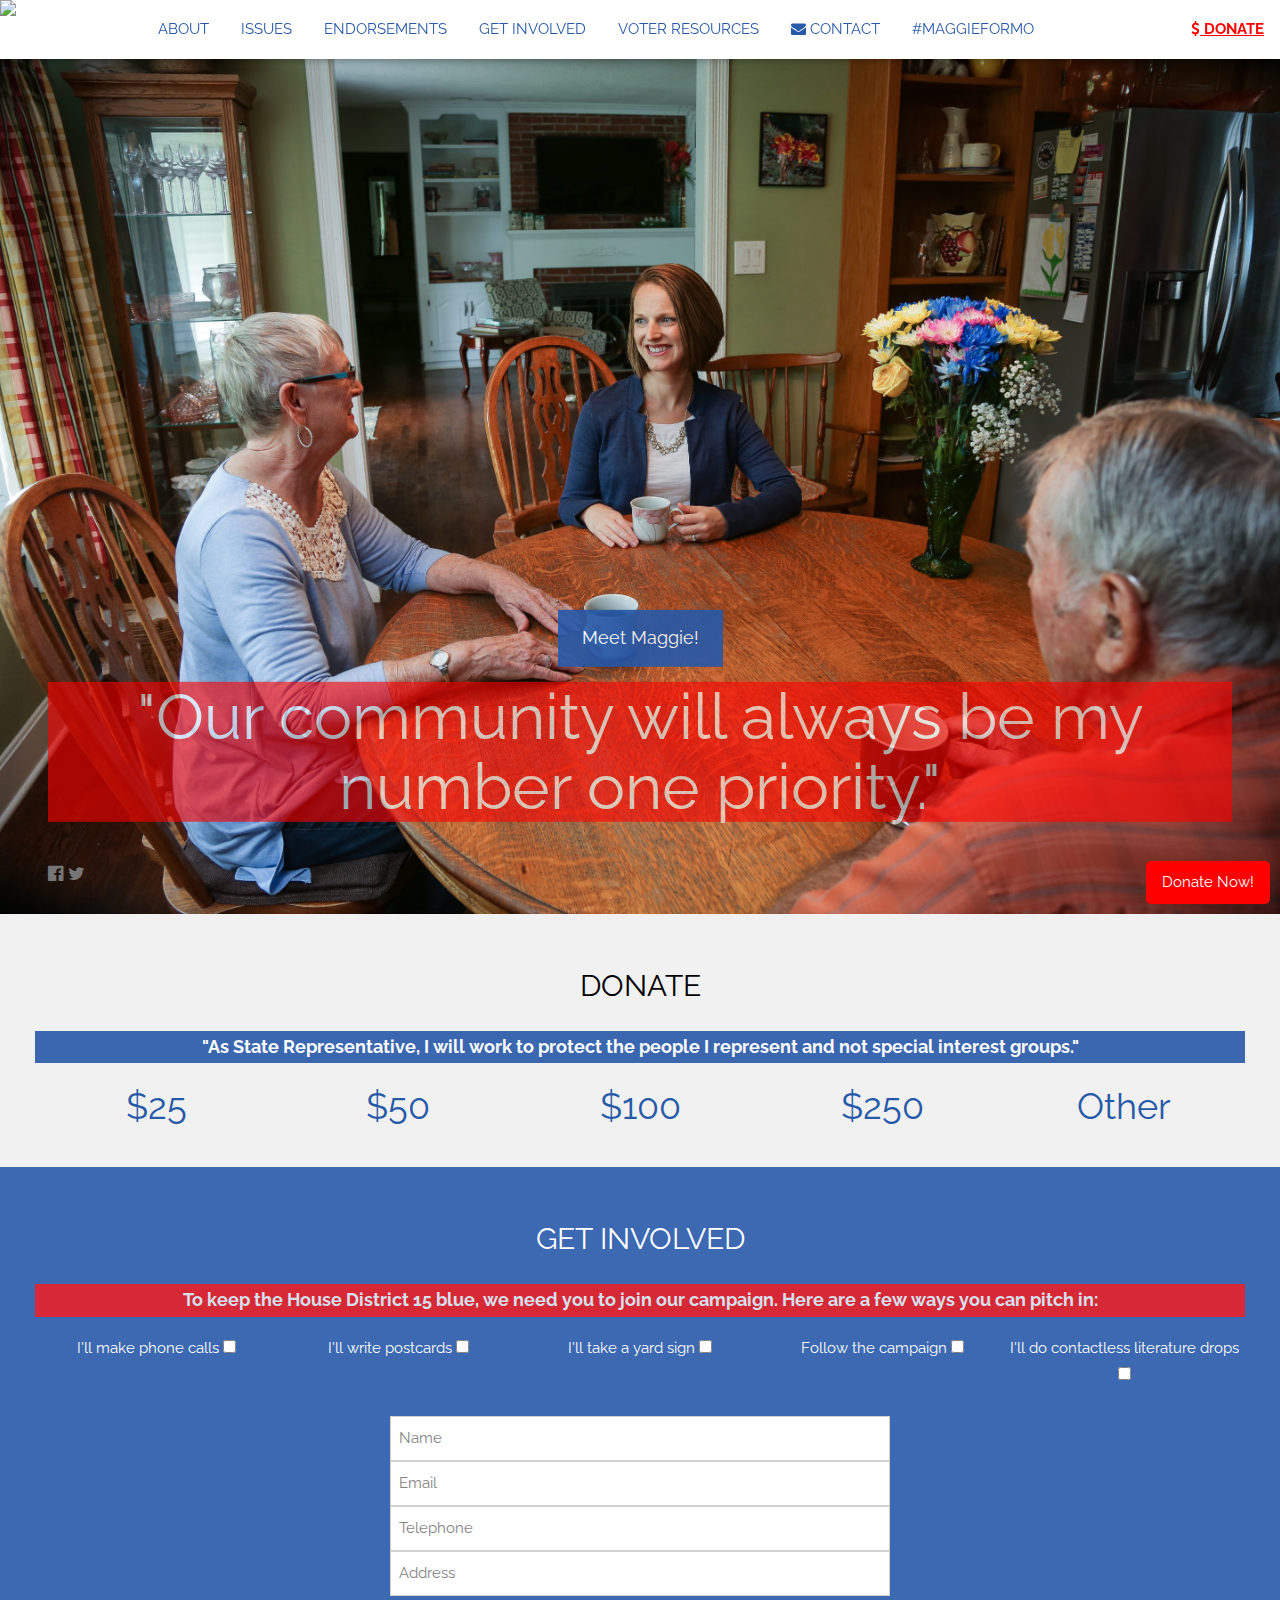
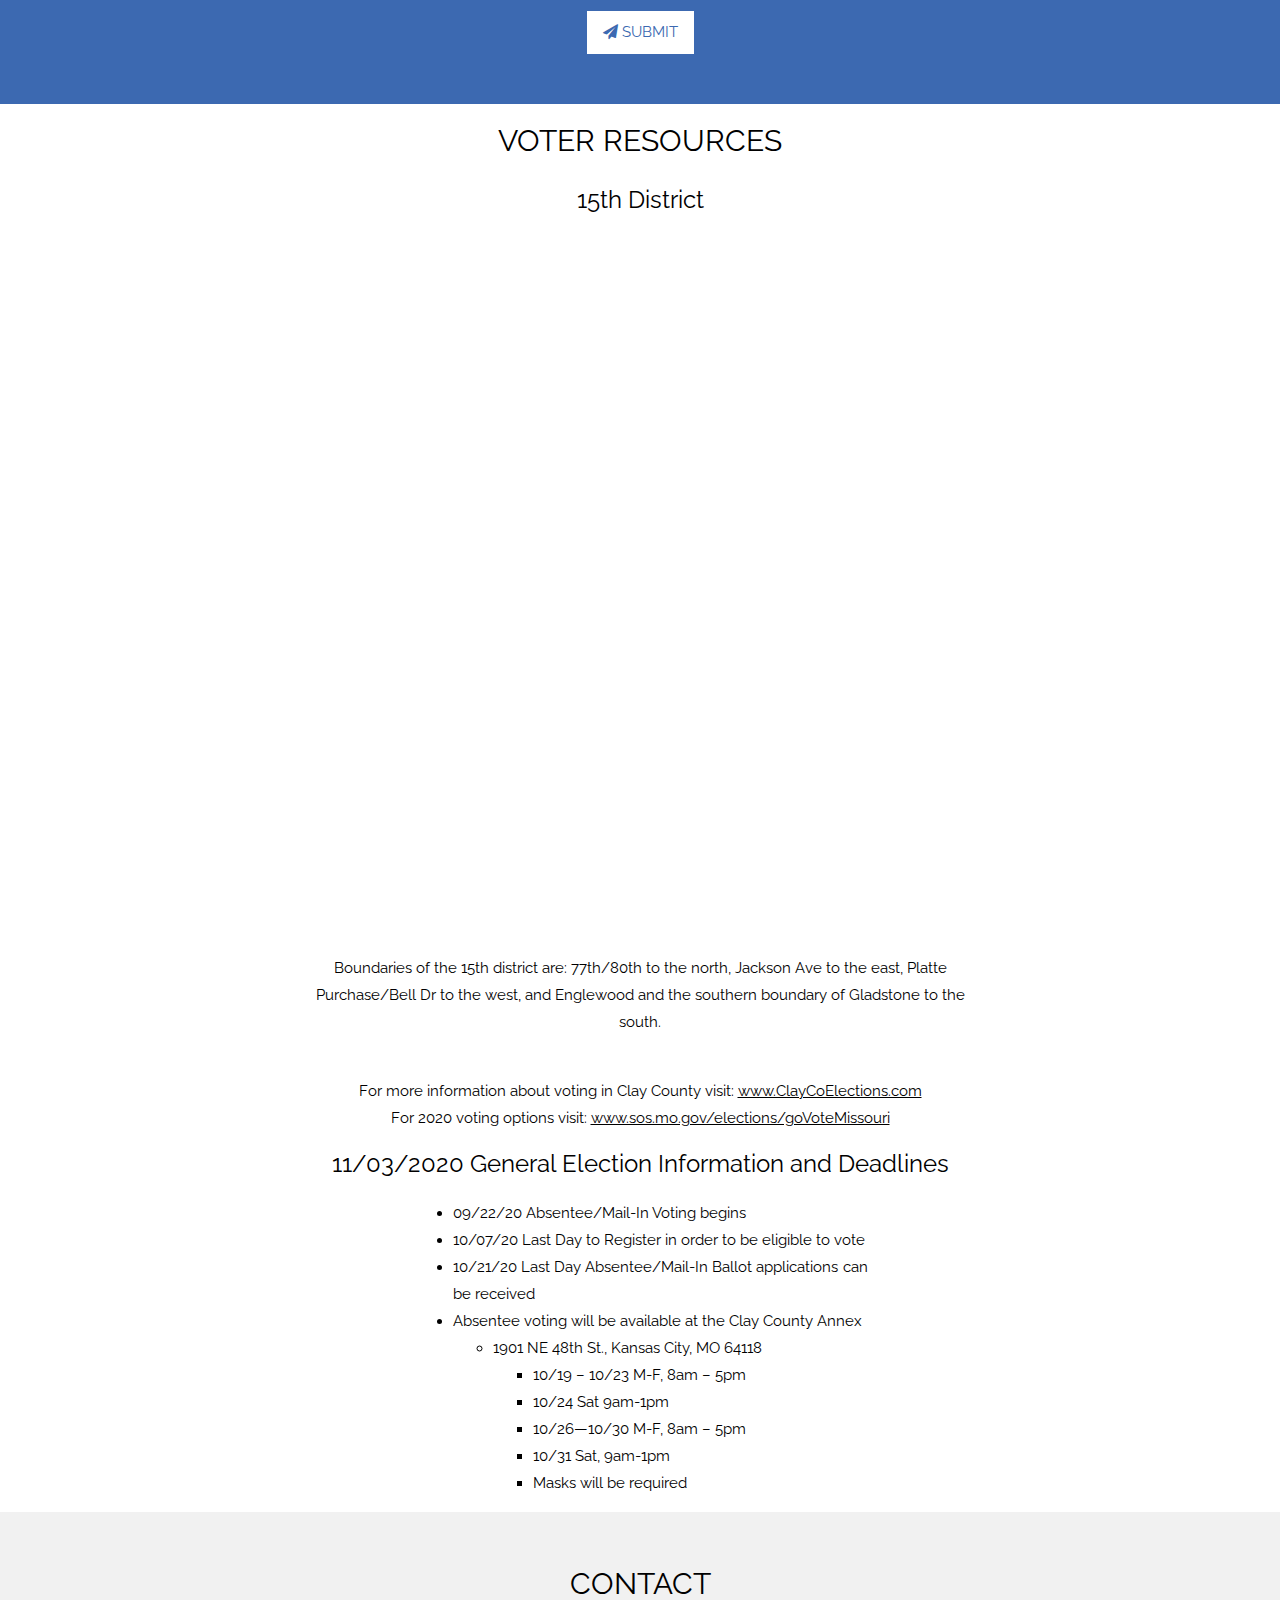
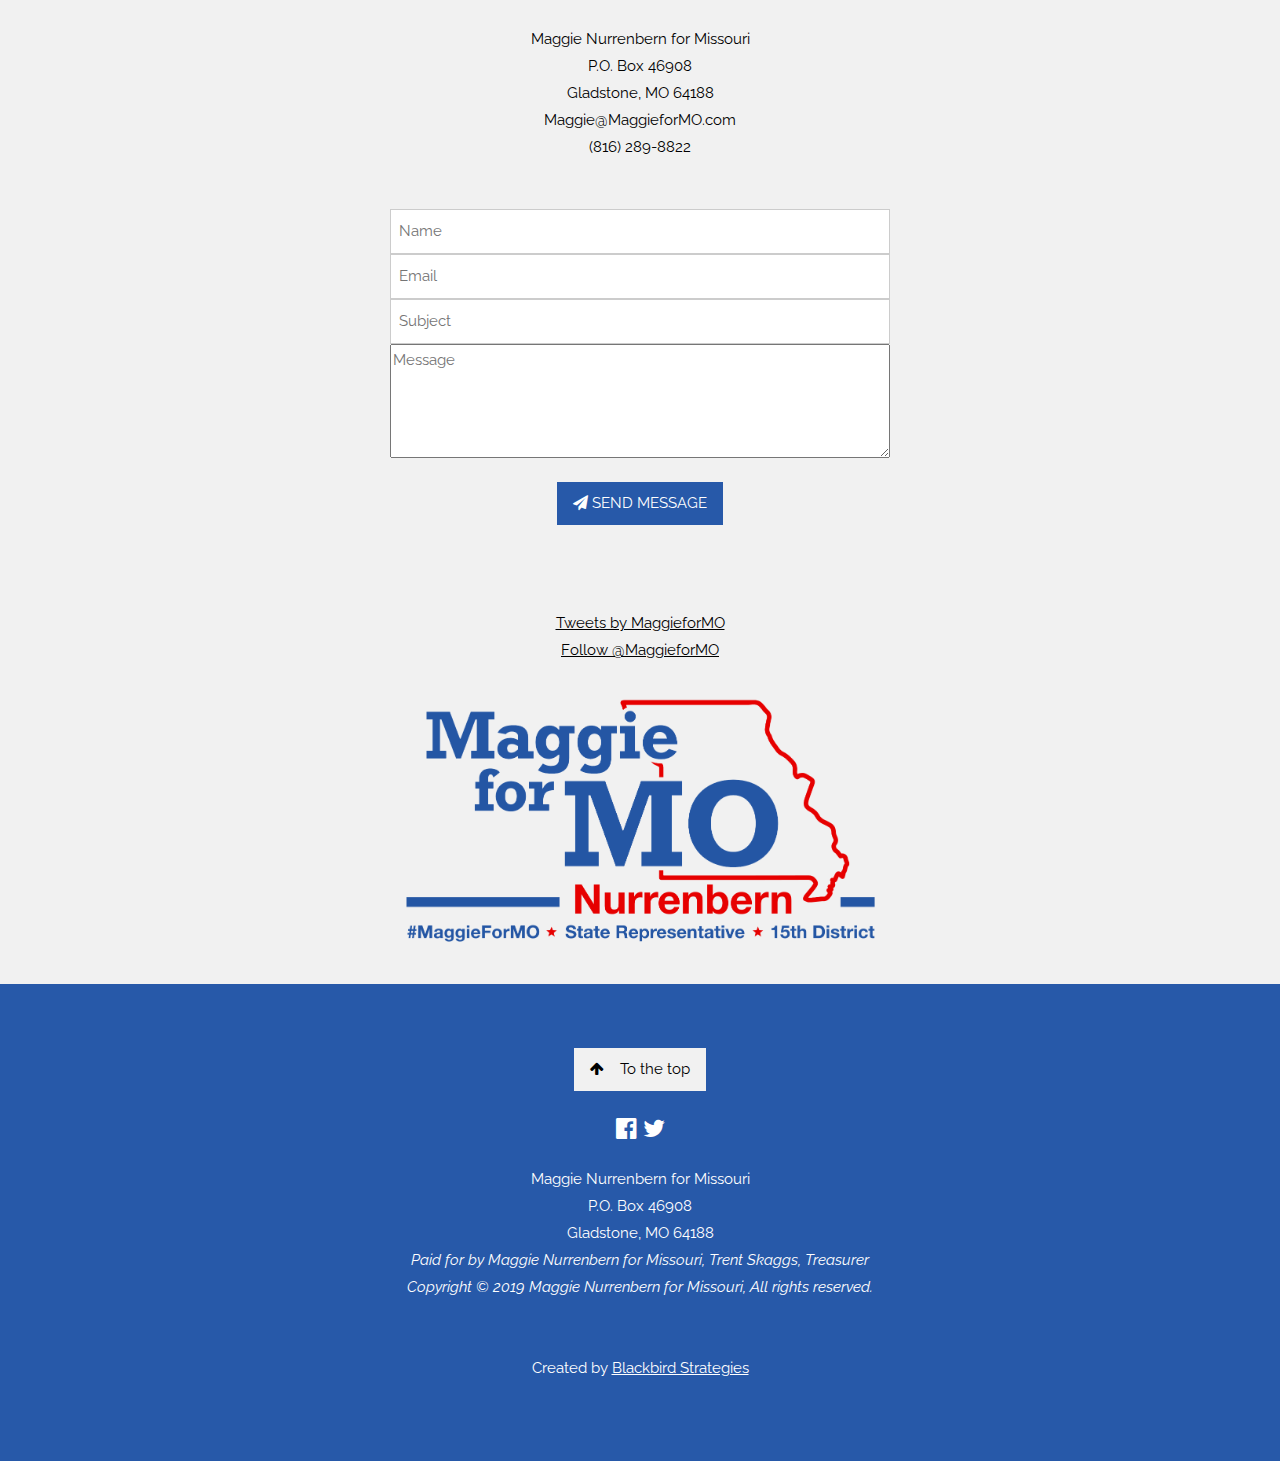
==== commit abee8ea3: "added endorsements" ====
--- a/index.html
+++ b/index.html
@@ -21,6 +21,7 @@
       <div class="w3-hide-small2" style="margin: auto; max-width: 100%;">
         <a href="about.html" class="w3-bar-item w3-button">ABOUT</a>
         <a href="issues.html" class="w3-bar-item w3-button"> ISSUES</a>
+        <a href="endorsements.html" class="w3-bar-item w3-button"> ENDORSEMENTS</a>
         <a href="#getInvolved" class="w3-bar-item w3-button"> GET INVOLVED</a>
         <a href="#vote" class="w3-bar-item w3-button">VOTER RESOURCES</a>
         <a href="#contact" class="w3-bar-item w3-button"><i class="fa fa-envelope"></i> CONTACT</a>
@@ -43,6 +44,7 @@
     <a href="javascript:void(0)" onclick="w3_close()" class="w3-bar-item w3-button w3-large w3-padding-16">Close ×</a>
     <a href="about.html" onclick="w3_close()" class="w3-bar-item w3-button">ABOUT</a>
     <a href="issues.html" onclick="w3_close()" class="w3-bar-item w3-button">ISSUES</a>
+    <a href="endorsements.html" onclick="w3_close()" class="w3-bar-item w3-button">ENDORSEMENTS</a>    
     <a href="https://secure.actblue.com/donate/maggieformo?refcode=online&amount=50" target="_blank"
       onclick="w3_close()" class="w3-bar-item w3-button"><b>DONATE</b></a>
     <a href="#getInvolved" onclick="w3_close()" class="w3-bar-item w3-button">GET INVOLVED</a>
--- a/main.css
+++ b/main.css
@@ -95,7 +95,7 @@
   line-height: 70px;
 }
 
-@media (max-width: 1000px) {
+@media (max-width: 1160px) {
   .w3-hide-small2 {
     display: none !important;
   }
@@ -107,7 +107,7 @@
   }
 }
 
-@media (min-width: 1001px) {
+@media (min-width: 1161px) {
   .w3-hide-large2 {
     display: none !important;
   }
@@ -221,4 +221,160 @@
     /* height:100%;
     width:100%;
     position:absolute; */
+}
+
+/* ENDORSEMENTS */
+.perck {
+  display: flex;
+  width: 16.66%;
+  padding-right: 15px;
+  padding-left: 15px;
+  -webkit-box-orient: vertical;
+  -webkit-box-direction: normal;
+  -webkit-flex-direction: column;
+  -ms-flex-direction: column;
+  flex-direction: column;
+  -webkit-box-align: center;
+  -webkit-align-items: center;
+  -ms-flex-align: center;
+  align-items: center;
+  -webkit-box-flex: 1;
+  -webkit-flex: 1;
+  -ms-flex: 1;
+  flex: 1;
+}
+
+.flex-space {
+  display: flex;
+  -webkit-box-direction: normal;
+  -webkit-flex-direction: row;
+  -ms-flex-direction: row;
+  flex-direction: row;
+  -webkit-box-pack: justify;
+  -webkit-justify-content: space-between;
+  -ms-flex-pack: justify;
+  justify-content: space-between;
+  -webkit-flex-wrap: wrap;
+  -ms-flex-wrap: wrap;
+  flex-wrap: wrap;
+  font-family: 'Open Sans',sans-serif;
+}
+
+.about-us-circle.matt {
+  background-image: url(https://assets.website-files.com/5e87d941bcf6e1a7a3be7841/5e97883d57a3714eb4cc30b6_mattsasin.jpg);
+}
+
+.about-us-circle.quade {
+  background-image: url(https://assets.website-files.com/5e87d941bcf6e1a7a3be7841/5f4a999dcfe39ce0680fcf9a_88175463_3567550079986612_7854031339270438912_o.jpg);
+}
+
+.about-us-circle.rfs {
+  background-image:url(https://assets.website-files.com/5e87d941bcf6e1a7a3be7841/5edbf7f8f826cfeecf9dd58a_RFS%20LOGO.jpg);
+}
+
+.about-us-circle.uaw {
+  background-image: url(https://assets.website-files.com/5e87d941bcf6e1a7a3be7841/5f1652585e19a960876d4a32_UAW%20blue_yellow.png)
+}
+
+.about-us-circle.gkcwpc {
+  background-image: url(https://assets.website-files.com/5e87d941bcf6e1a7a3be7841/5f165087e8da1334a034ac95_16143806_1153895601397922_5571805606793856229_o.png);
+}
+
+.about-us-circle.naral {
+  background-image: url(https://assets.website-files.com/5e87d941bcf6e1a7a3be7841/5ef9567a1f17de51c44e8944_naral.png);
+}
+
+.about-us-circle.iaff {
+  background-image: url(https://assets.website-files.com/5e87d941bcf6e1a7a3be7841/5edbf9d6bca2fa0d04912883_IAFF%20LOGO.png);
+}
+
+.about-us-circle.promo {
+  background-image: url(https://assets.website-files.com/5e87d941bcf6e1a7a3be7841/5f164b1a4985dcf6533de8be_PROMO%20PAC%20endorsement%20seal.png);
+}
+
+.about-us-circle.aflcio {
+  background-image:url(https://assets.website-files.com/5e87d941bcf6e1a7a3be7841/5f1651d9e8da134dd834aff3_mo_afl-cio2logo_0.png);
+}
+
+.about-us-circle.sierra {
+  background-image: url(https://assets.website-files.com/5e87d941bcf6e1a7a3be7841/5f4a969e53ac667cfed3c9be_Sierra%20Club%20Endorsement%20Seal_Color-1.png);
+}
+
+.about-us-circle.momsdemand {
+  background-image: url(https://assets.website-files.com/5e87d941bcf6e1a7a3be7841/5f4a96b55bfdfb38b09e0b0f_GSC-2020.png);
+}
+
+.about-us-circle.pp {
+  background-image: url(https://assets.website-files.com/5e87d941bcf6e1a7a3be7841/5f1657d6b891a80cf492d551_pp.png);
+  background-size: contain;
+}
+
+.about-us-circle.ibot {
+  background-image:url(https://assets.website-files.com/5e87d941bcf6e1a7a3be7841/5f4a96c15b8c59c381ce5193_Teamsters%20Logo.PNG);
+}
+
+.about-us-circle.orkc {
+  border-style: solid;
+  border-color: rgba(25,36,78,.2);
+  background-image:url(https://assets.website-files.com/5e87d941bcf6e1a7a3be7841/5ef95e4d6bc0136352c71771_OurRevolution.png);
+  background-size: contain;
+}
+
+.about-us-circle.blet {
+  background-image: url(https://assets.website-files.com/5e87d941bcf6e1a7a3be7841/5edbfc582fc9543fd8035025_BLET%20LOGO.png);
+  background-size: contain;
+  background-attachment: scroll;
+}
+
+.about-us-circle.unitedsteel {
+  background-image: url(https://assets.website-files.com/5e87d941bcf6e1a7a3be7841/5f4a96c0342ed73917db35ed_Steelworkers%20Logo.png);
+  background-position: 50% 50%;
+}
+
+.about-us-circle.cwoa {
+  background-image:url(https://assets.website-files.com/5e87d941bcf6e1a7a3be7841/5f4a96a4d52edcb2881923b9_cwa_-_table_sponsor.png);
+}
+
+.about-us-circle.ll264 {
+  background-image: url(https://assets.website-files.com/5e87d941bcf6e1a7a3be7841/5f165653cab089759294bee2_133929_178409642193953_1205685_o.jpg);
+}
+
+.about-us-circle.gkcbctc {
+  background-image: url(https://assets.website-files.com/5e87d941bcf6e1a7a3be7841/5f4a98e30bb66a0a09659a29_Greater-KC-Building-Trades-Logo-Color-1-300x142.jpg);
+  background-size: contain;
+  background-repeat: no-repeat;
+}
+
+.about-us-circle {
+  width: 88px;
+  height: 88px;
+  border-style: none;
+  border-width: 1px;
+  border-color: #19244e;
+  border-radius: 50%;
+  background-image: url(https://assets.website-files.com/5e87d941bcf6e1a7a3be7841/5e97883d57a3714eb4cc30b6_mattsasin.jpg);
+  background-position: 50% 50%;
+  background-size: cover;
+  background-repeat: no-repeat;
+  transition: opacity .2s ease;
+}
+
+.top-margin._15-pixels {
+  margin-top: 15px;
+  color: #19244e;
+  font-weight: 700;
+}
+
+.w-inline-block {
+  max-width: 100%;
+  display: inline-block;
+}
+
+.endorsements {
+  text-decoration: none;
+  text-align: center;
+}
+
+.flex-space, .footer-column-1, .footer-flex {
+  -webkit-box-orient: horizontal;
 }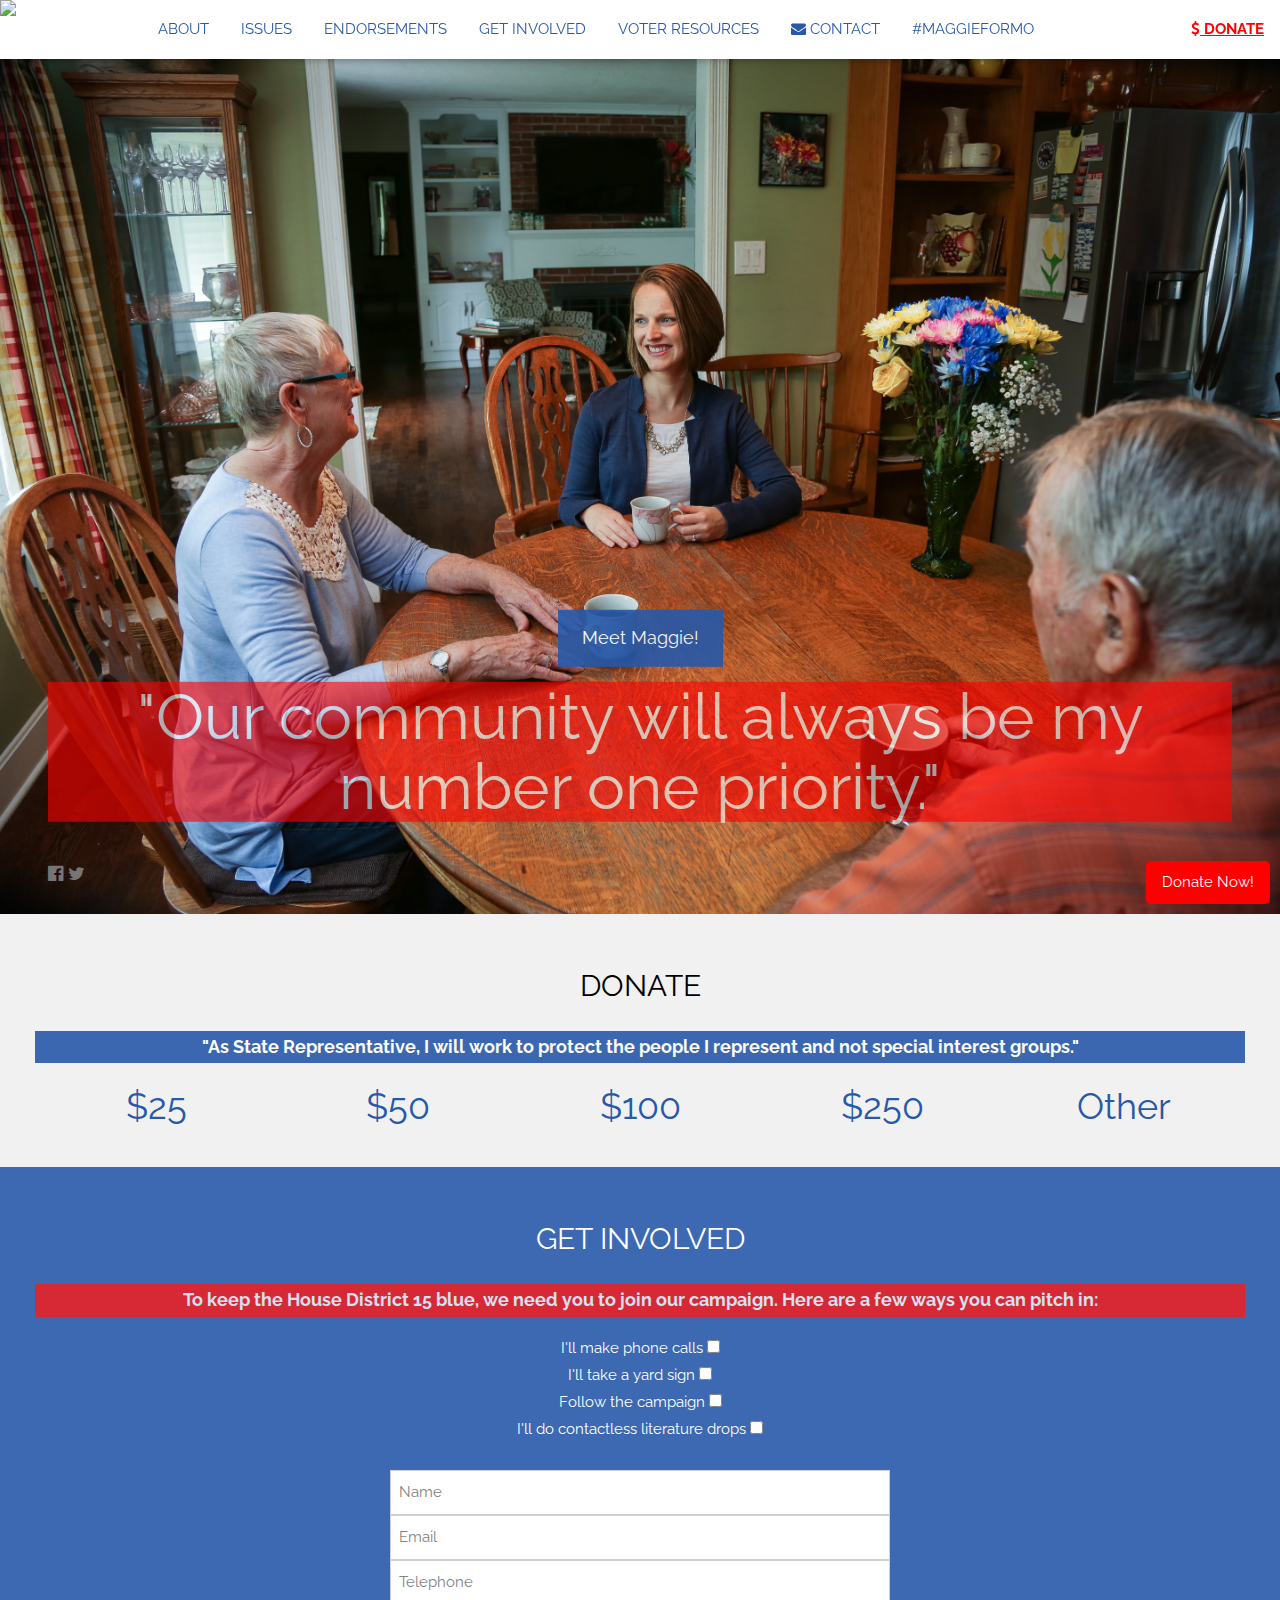
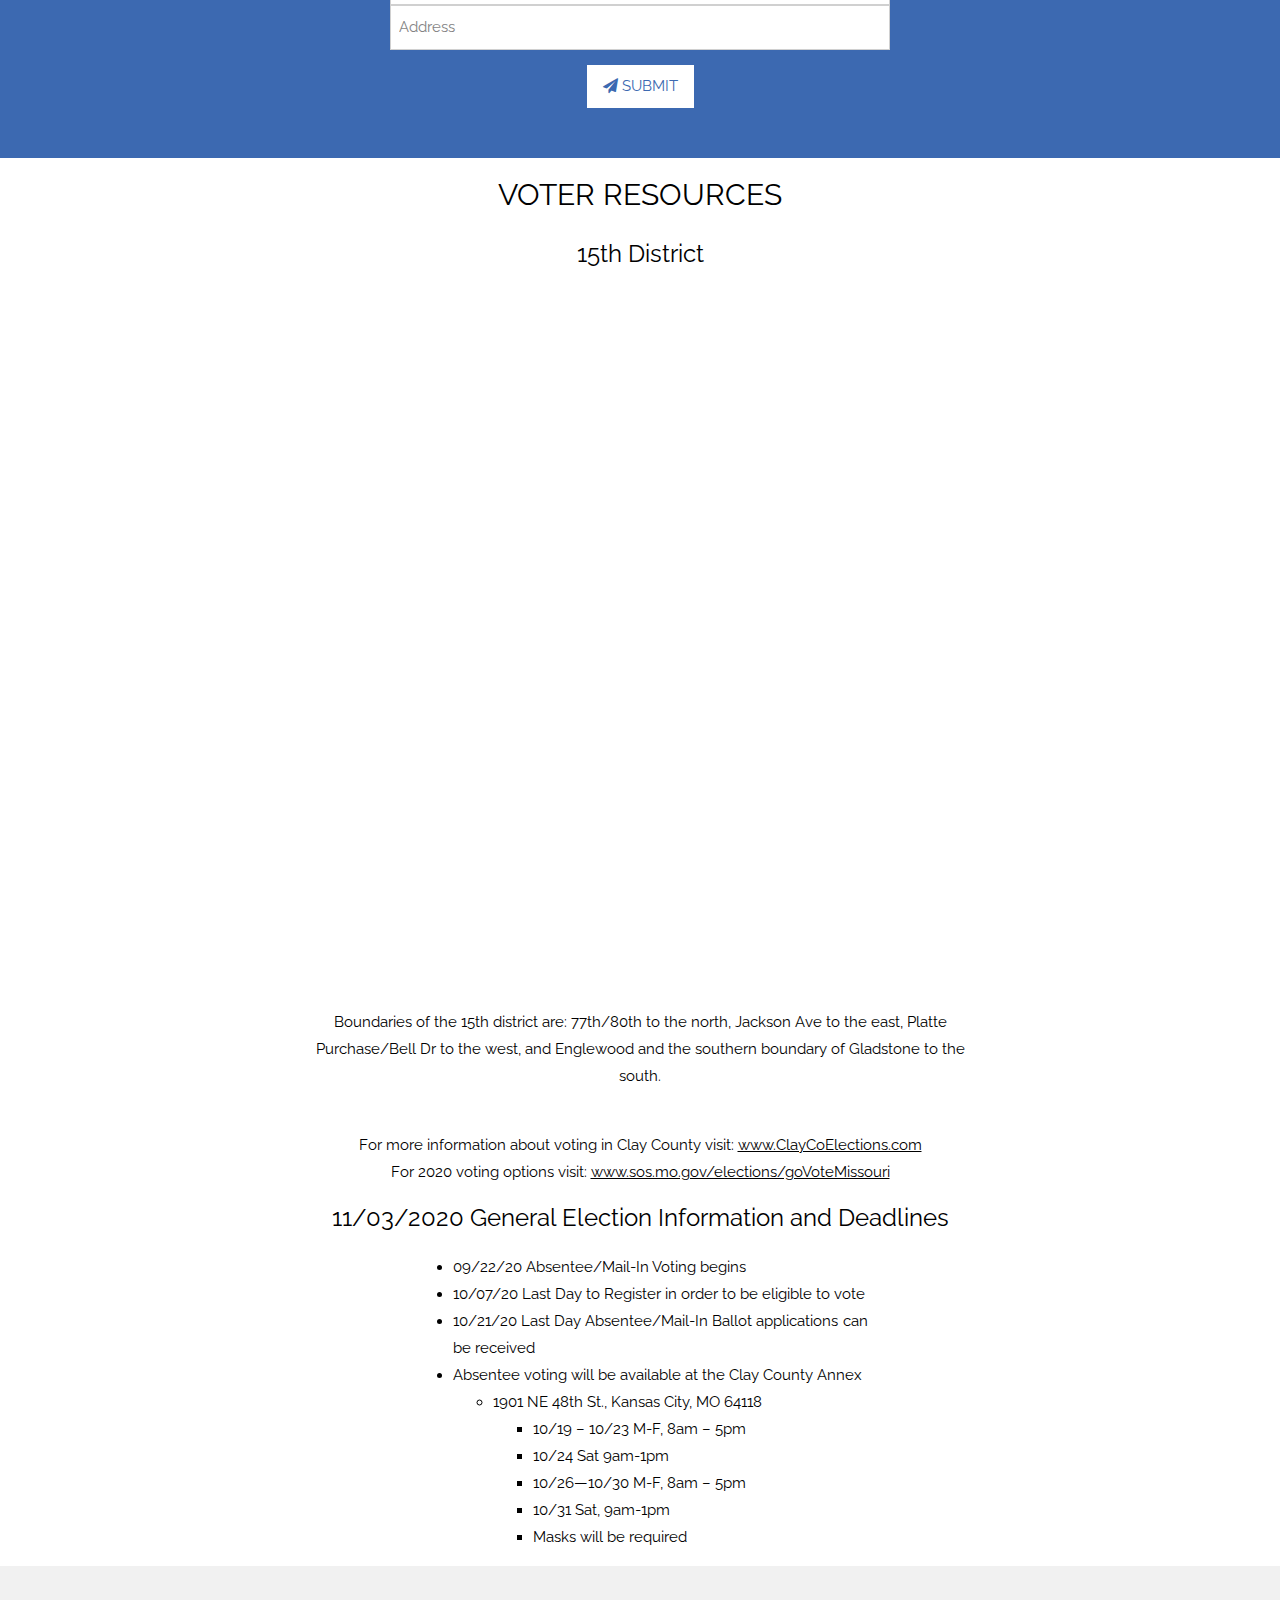
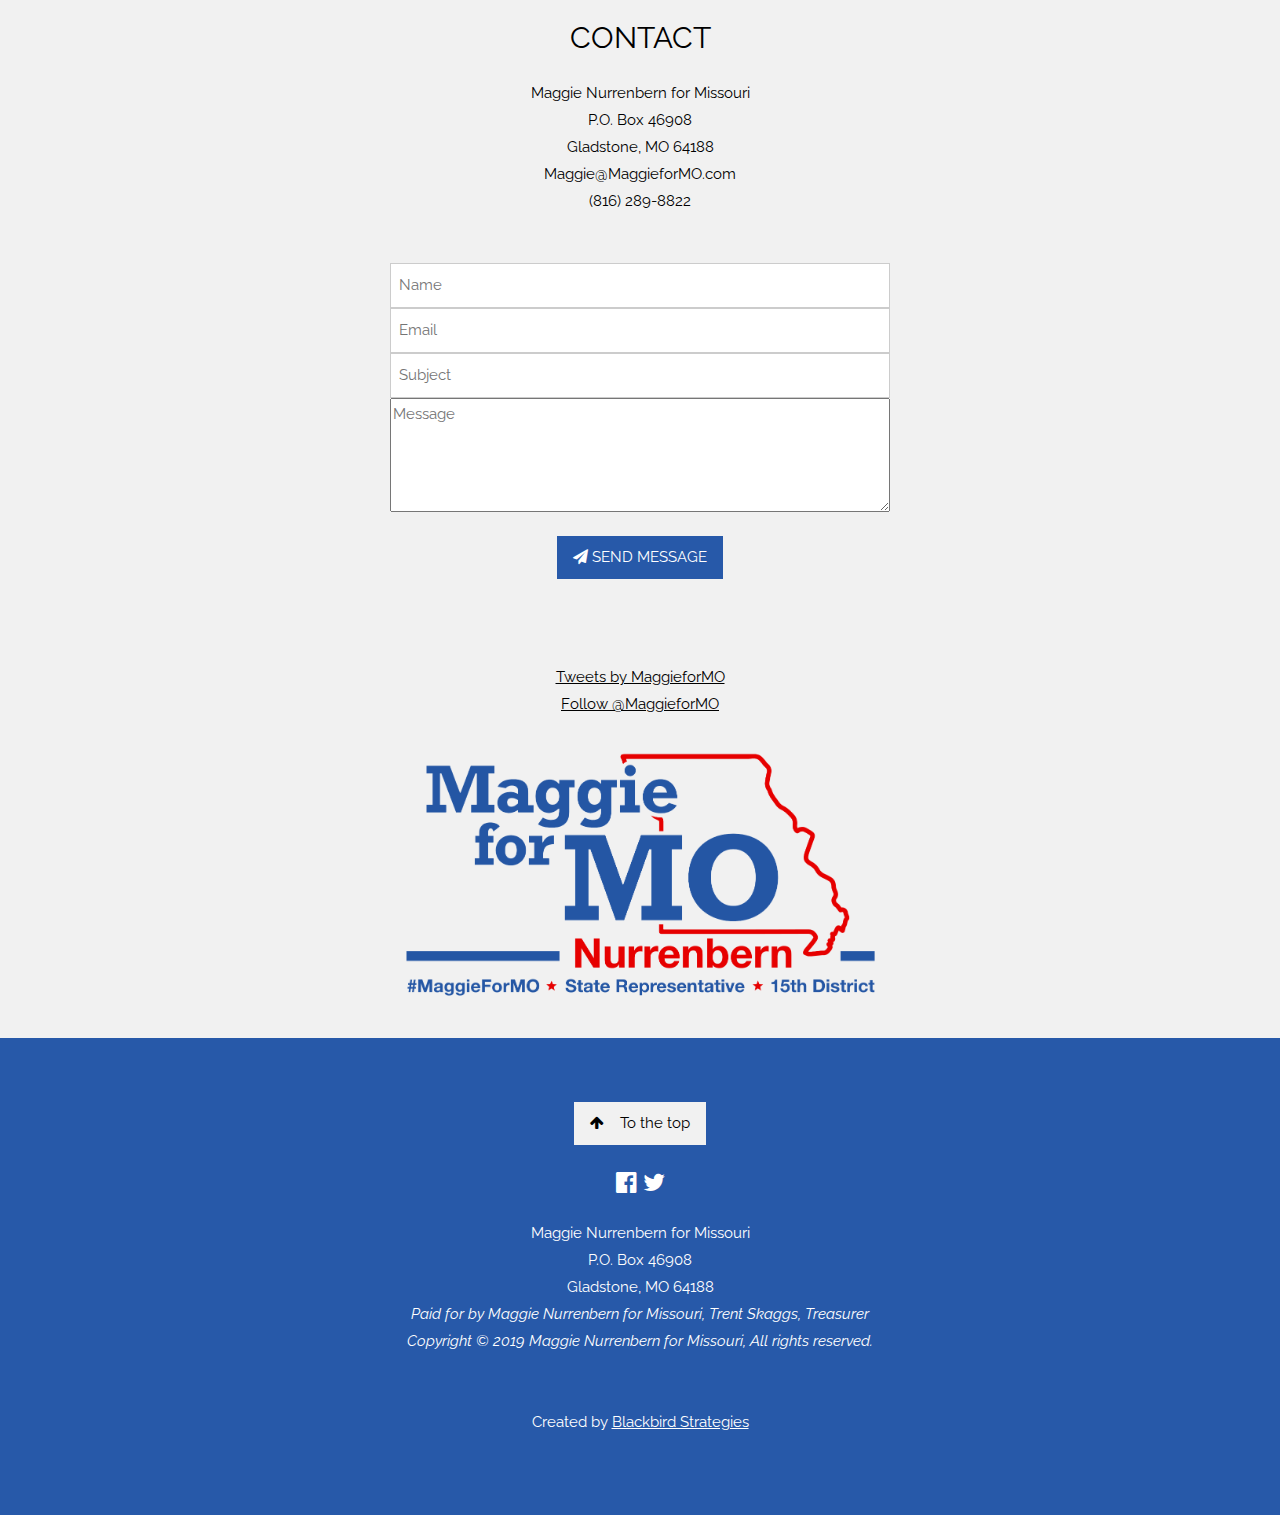
==== commit 688ee658: "removed postcards, changed health care issues" ====
--- a/index.html
+++ b/index.html
@@ -126,23 +126,19 @@
       style=" background-color:  red !important; opacity: 0.8 !important; color: white; opacity: .7;">
       <b>To keep the House District 15 blue, we need you to join our campaign. Here are a few ways you can pitch in:</b>
       <form action="https://formspree.io/team@maggieformo.com" method="POST">
-        <div class="w3-fifth">
+        <div class="w3-fourth">
           <span> I'll make phone calls</span>
           <input type="checkbox" name="knock">
         </div>
-        <div class="w3-fifth">
-          <span>I'll write postcards</span>
-          <input type="checkbox" name="postcards">
-        </div>
-        <div class="w3-fifth">
+        <div class="w3-fourth">
           <span>I'll take a yard sign</span>
           <input type="checkbox" name="sign">
         </div>
-        <div class="w3-fifth">
+        <div class="w3-fourth">
           <span>Follow the campaign</span>
           <input type="checkbox" name="follow">
         </div>
-        <div class="w3-fifth">
+        <div class="w3-fourth">
           <span>I'll do contactless literature drops</span>
           <input type="checkbox" name="litDrop">
           <br>
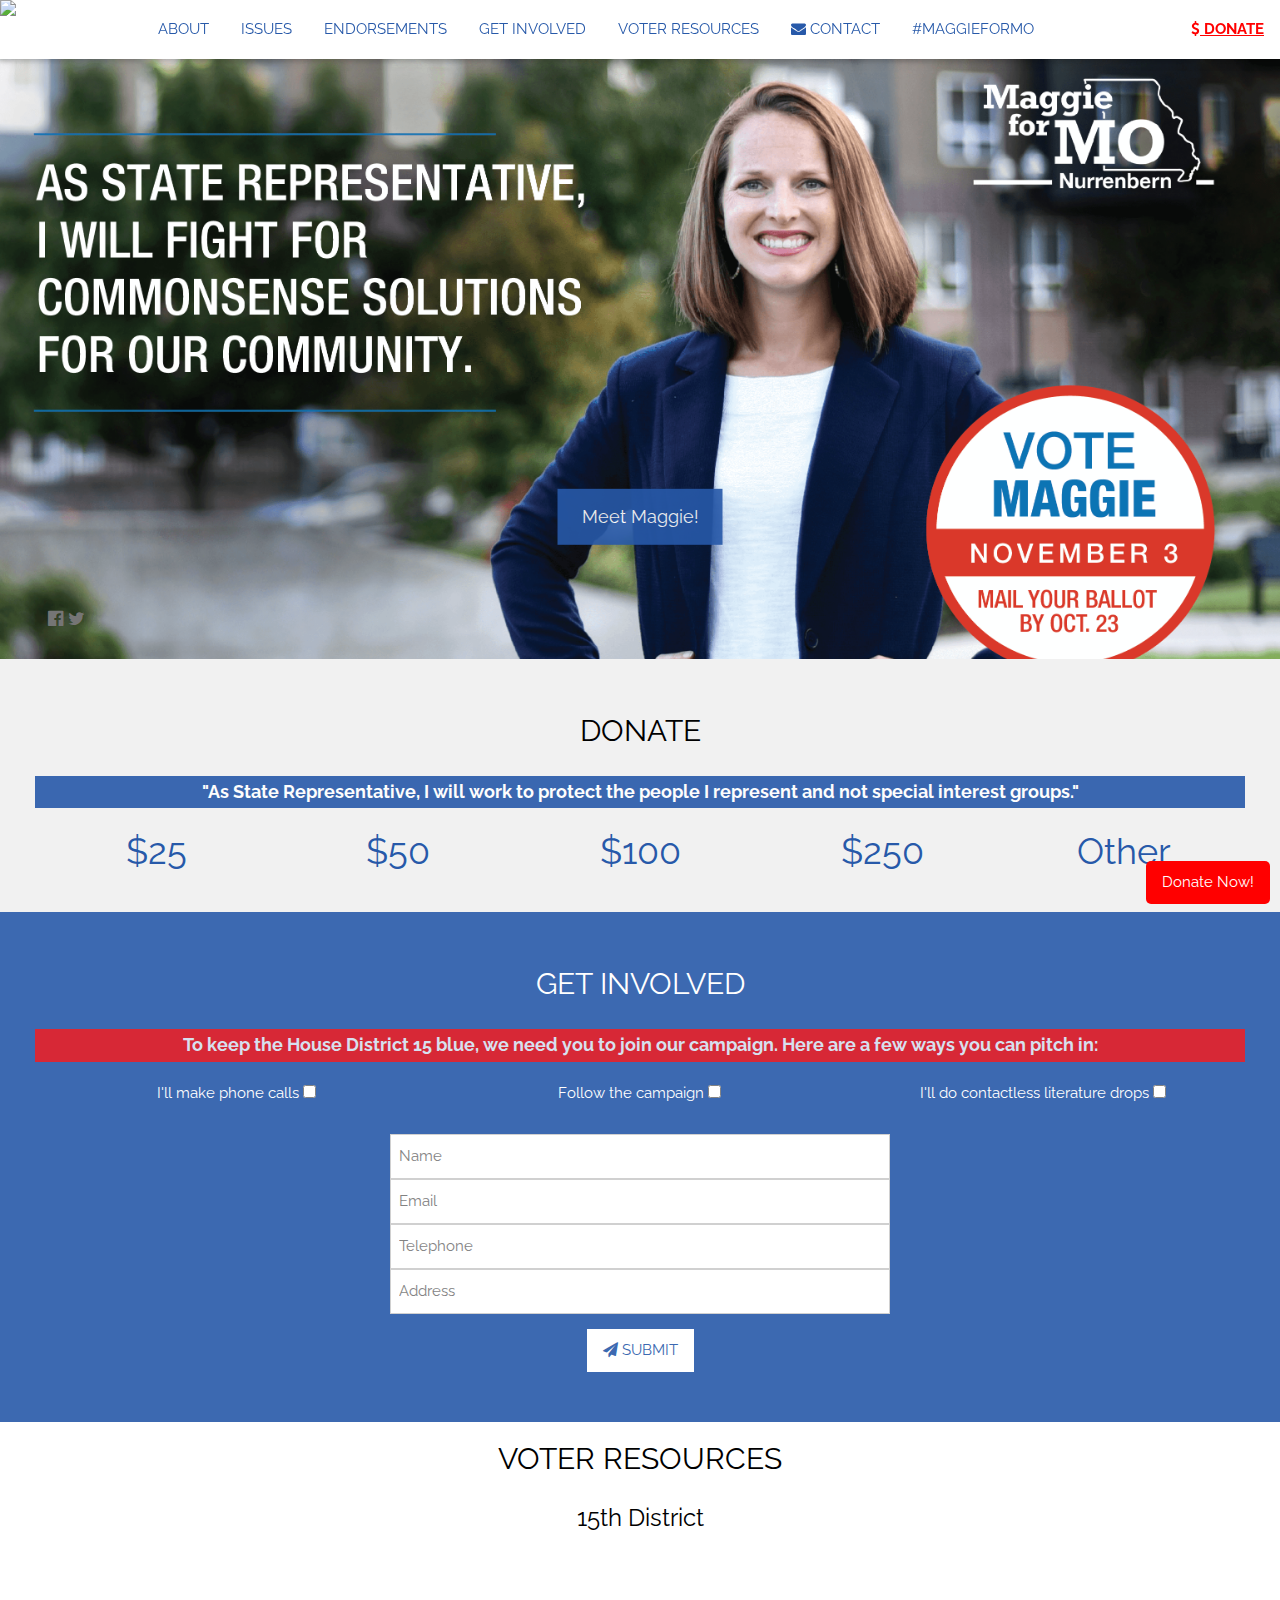
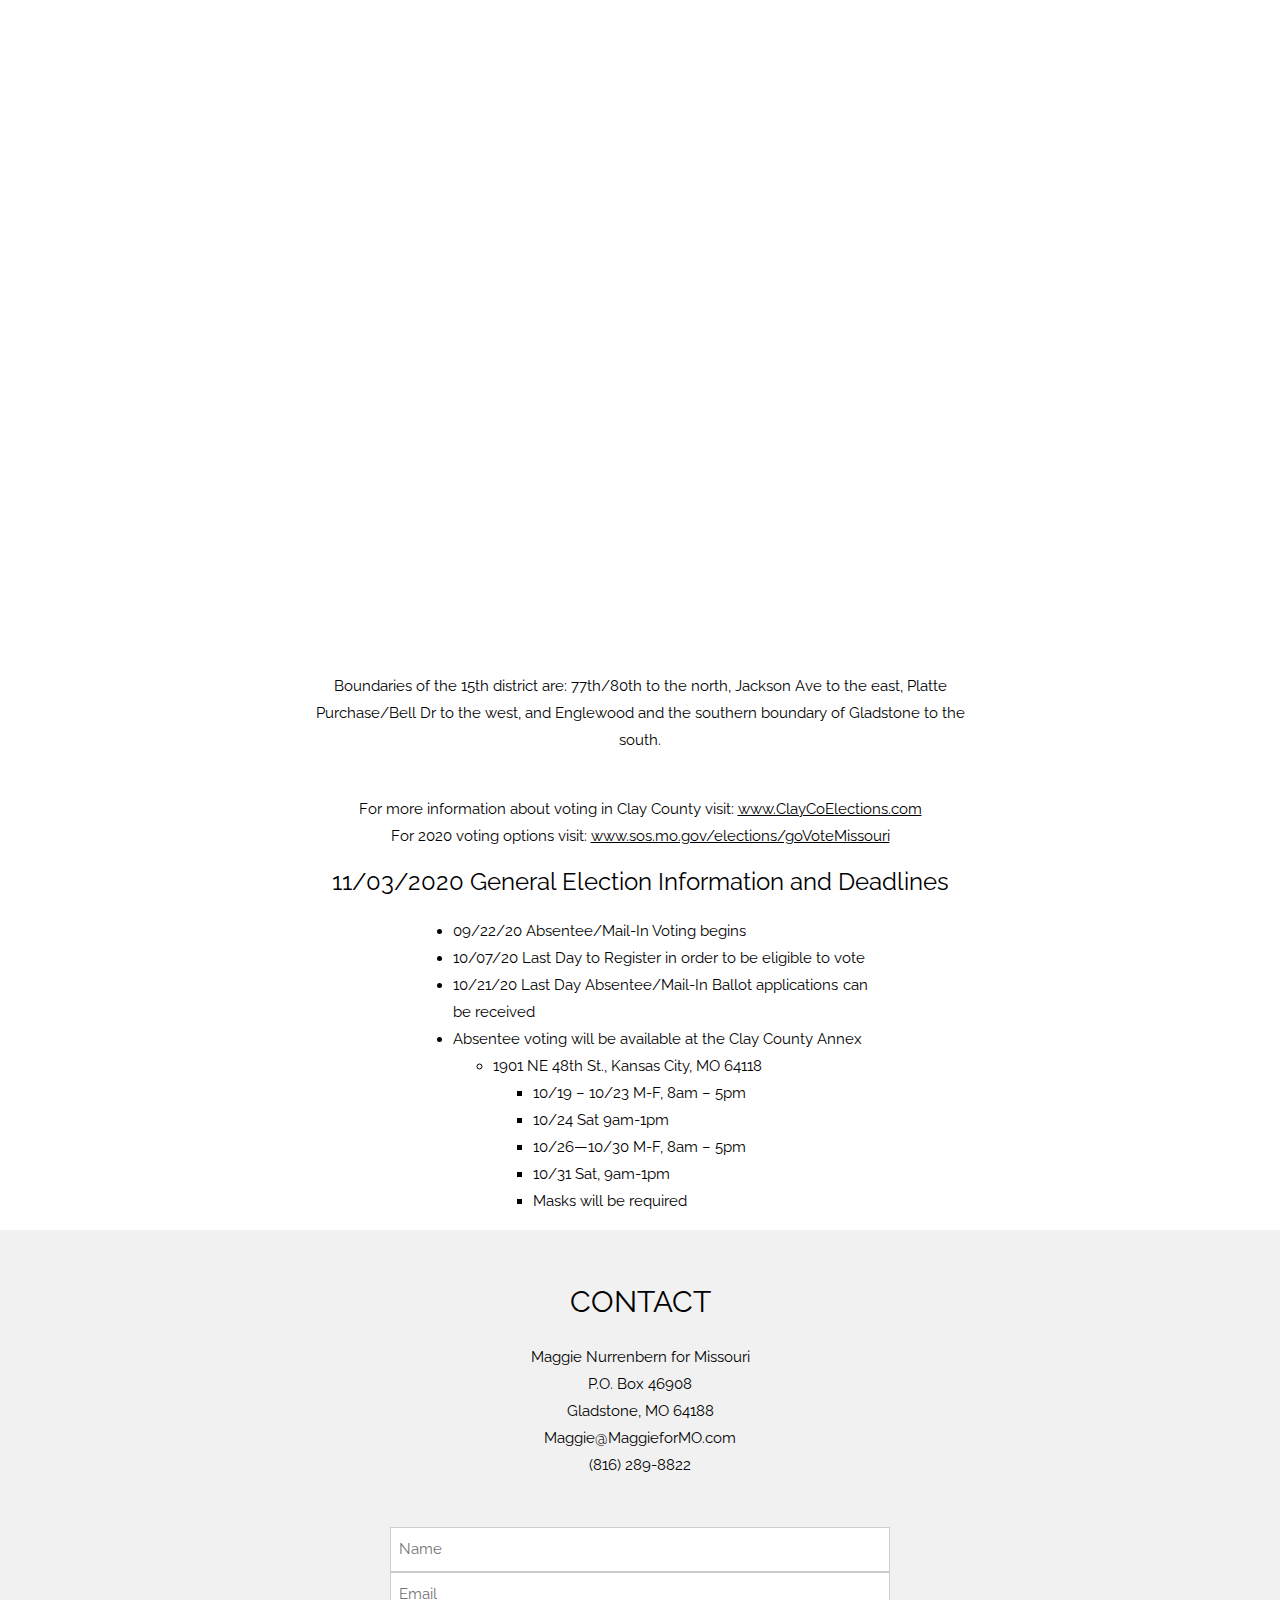
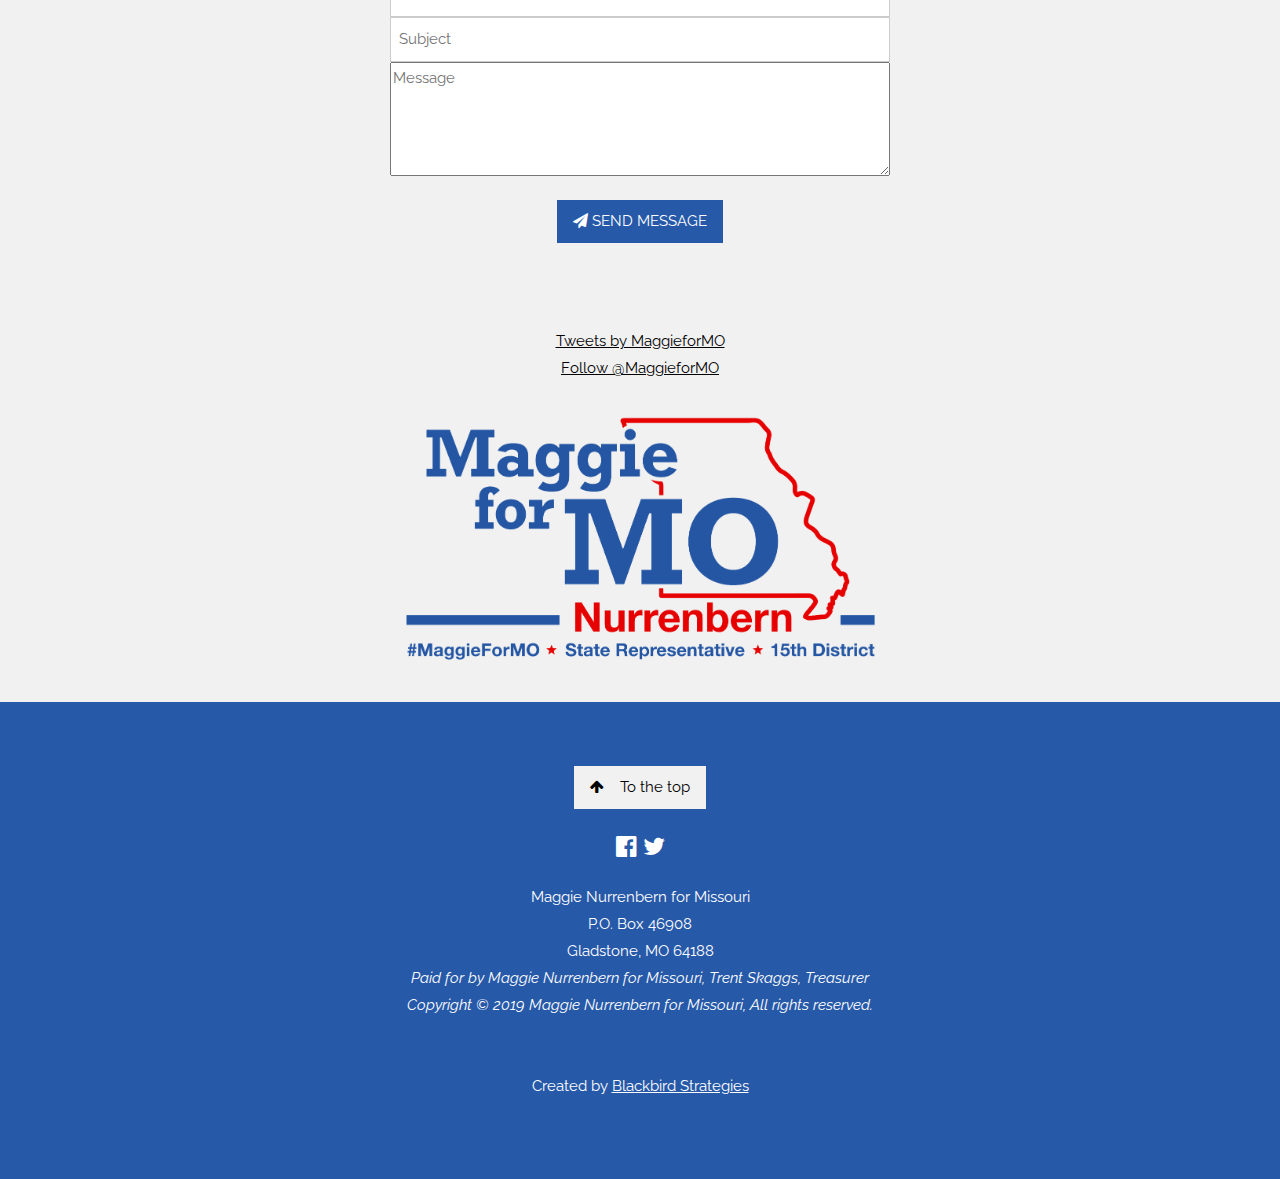
==== commit de4789d4: "changed home page image, removed yard signs" ====
--- a/index.html
+++ b/index.html
@@ -39,7 +39,7 @@
   </div>
 
   <!-- Sidebar on small screens when clicking the menu icon -->
-  <nav class="w3-sidebar w3-bar-block w3-black w3-card w3-animate-left hide-medium2 w3-hide-large"
+  <nav class="w3-sidebar w3-bar-block w3-black w3-card w3-animate-left w3-hide-large2"
     style="display:none; background-color: #2759a9!important; opacity: 0.9;" id="mySidebar">
     <a href="javascript:void(0)" onclick="w3_close()" class="w3-bar-item w3-button w3-large w3-padding-16">Close ×</a>
     <a href="about.html" onclick="w3_close()" class="w3-bar-item w3-button">ABOUT</a>
@@ -61,8 +61,9 @@
 
 
   <!-- Header with full-height image -->
-  <header class="bgimg-1 w3-display-container" id="home">
-    <div class="w3-display-center w3-text-white" style="padding:48px;    margin: 0;
+  <header class="w3-display-container" style="margin-top: 59px;" id="home">
+    <div class="new-image2">
+    <div class="  w3-display-center w3-text-white" style="padding:48px;    margin: 0;
   position: absolute;
   top: 75%;
   left: 50%;
@@ -75,12 +76,12 @@
   </div> -->
       <p><a href="about.html" class="w3-button2 w3-button w3-blue2 w3-white w3-padding-large w3-large w3-margin-top"
           style="filter: none !important; opacity: 0.9;">Meet Maggie!</a></p>
-      <div class="opaque-background"
+      <!-- <div class="opaque-background"
         style="background-color: red !important; opacity: 0.6 !important; max-width: 1490px;">
         <span class="w3-jumbo w3-hide-small">"Our community will always be my number one priority."</span>
         <span class="w3-xxlarge w3-hide-large w3-hide-medium">"Our community will always be my number one
           priority."</span>
-      </div>
+      </div> -->
     </div>
     <div class="w3-display-bottomleft w3-text-grey w3-large" style="padding:24px 48px">
       <a href="https://www.facebook.com/MaggieforMO/" target="_blank"><i
@@ -88,6 +89,7 @@
       <a href="https://twitter.com/MaggieforMO?lang=en" target="_blank"><i
           class="fa fa-twitter w3-hover-opacity"></i></a>
     </div>
+  </div>
   </header>
 
   <!-- DONATE SECTION -->
@@ -126,19 +128,15 @@
       style=" background-color:  red !important; opacity: 0.8 !important; color: white; opacity: .7;">
       <b>To keep the House District 15 blue, we need you to join our campaign. Here are a few ways you can pitch in:</b>
       <form action="https://formspree.io/team@maggieformo.com" method="POST">
-        <div class="w3-fourth">
+        <div class="w3-third">
           <span> I'll make phone calls</span>
           <input type="checkbox" name="knock">
         </div>
-        <div class="w3-fourth">
-          <span>I'll take a yard sign</span>
-          <input type="checkbox" name="sign">
-        </div>
-        <div class="w3-fourth">
+        <div class="w3-third">
           <span>Follow the campaign</span>
           <input type="checkbox" name="follow">
         </div>
-        <div class="w3-fourth">
+        <div class="w3-third">
           <span>I'll do contactless literature drops</span>
           <input type="checkbox" name="litDrop">
           <br>
--- a/main.css
+++ b/main.css
@@ -18,9 +18,116 @@
 .bgimg-1 {
   background-position: center;
   background-size: cover;
-  background-image: url("/GV3A2963 - Community Photo-min.jpg");
+  background-image: url("/Websitephoto-01.png");
   min-height: 95%;
   margin-top: 59px;
+}
+
+.new-image {
+  width: 100%;
+  height: 677px;
+  background-image: url("/Websitephoto-01.png");
+  background-repeat: no-repeat;
+  background-size: contain;
+}
+
+.new-image2 {
+  width: 100%;
+  height: 650px;
+  background-image: url("/Websitephoto-01.png");
+  background-size: cover;
+  background-repeat: no-repeat;
+}
+
+
+@media (max-width: 500px) {
+  .new-image2 {
+    width: 100%;
+    height: 250px;
+    background-image: url("/Websitephoto-01.png");
+    background-size: cover;
+    background-repeat: no-repeat;
+  }
+}
+
+@media (max-width: 600px) and (min-width: 501px) {
+  .new-image2 {
+    width: 100%;
+    height: 260px;
+    background-image: url("/Websitephoto-01.png");
+    background-size: cover;
+    background-repeat: no-repeat;
+  }
+}
+
+@media (max-width: 700px) and (min-width: 601px) {
+  .new-image2 {
+    width: 100%;
+    height: 300px;
+    background-image: url("/Websitephoto-01.png");
+    background-size: cover;
+    background-repeat: no-repeat;
+  }
+}
+
+@media (max-width: 800px) and (min-width: 701px) {
+  .new-image2 {
+    width: 100%;
+    height: 360px;
+    background-image: url("/Websitephoto-01.png");
+    background-size: cover;
+    background-repeat: no-repeat;
+  }
+}
+
+@media (max-width: 900px) and (min-width: 801px) {
+  .new-image2 {
+    width: 100%;
+    height: 395px;
+    background-image: url("/Websitephoto-01.png");
+    background-size: cover;
+    background-repeat: no-repeat;
+  }
+}
+
+@media (max-width: 1000px) and (min-width: 901px) {
+  .new-image2 {
+    width: 100%;
+    height: 420px;
+    background-image: url("/Websitephoto-01.png");
+    background-size: cover;
+    background-repeat: no-repeat;
+  }
+}
+
+@media (max-width: 1100px) and (min-width: 1001px) {
+  .new-image2 {
+    width: 100%;
+    height: 500px;
+    background-image: url("/Websitephoto-01.png");
+    background-size: cover;
+    background-repeat: no-repeat;
+  }
+}
+
+@media (max-width: 1200px) and (min-width: 1101px) {
+  .new-image2 {
+    width: 100%;
+    height: 550px;
+    background-image: url("/Websitephoto-01.png");
+    background-size: cover;
+    background-repeat: no-repeat;
+  }
+}
+
+@media (max-width: 1300px) and (min-width: 1201px) {
+  .new-image2 {
+    width: 100%;
+    height: 600px;
+    background-image: url("/Websitephoto-01.png");
+    background-size: cover;
+    background-repeat: no-repeat;
+  }
 }
 
 .bgimg-3 {
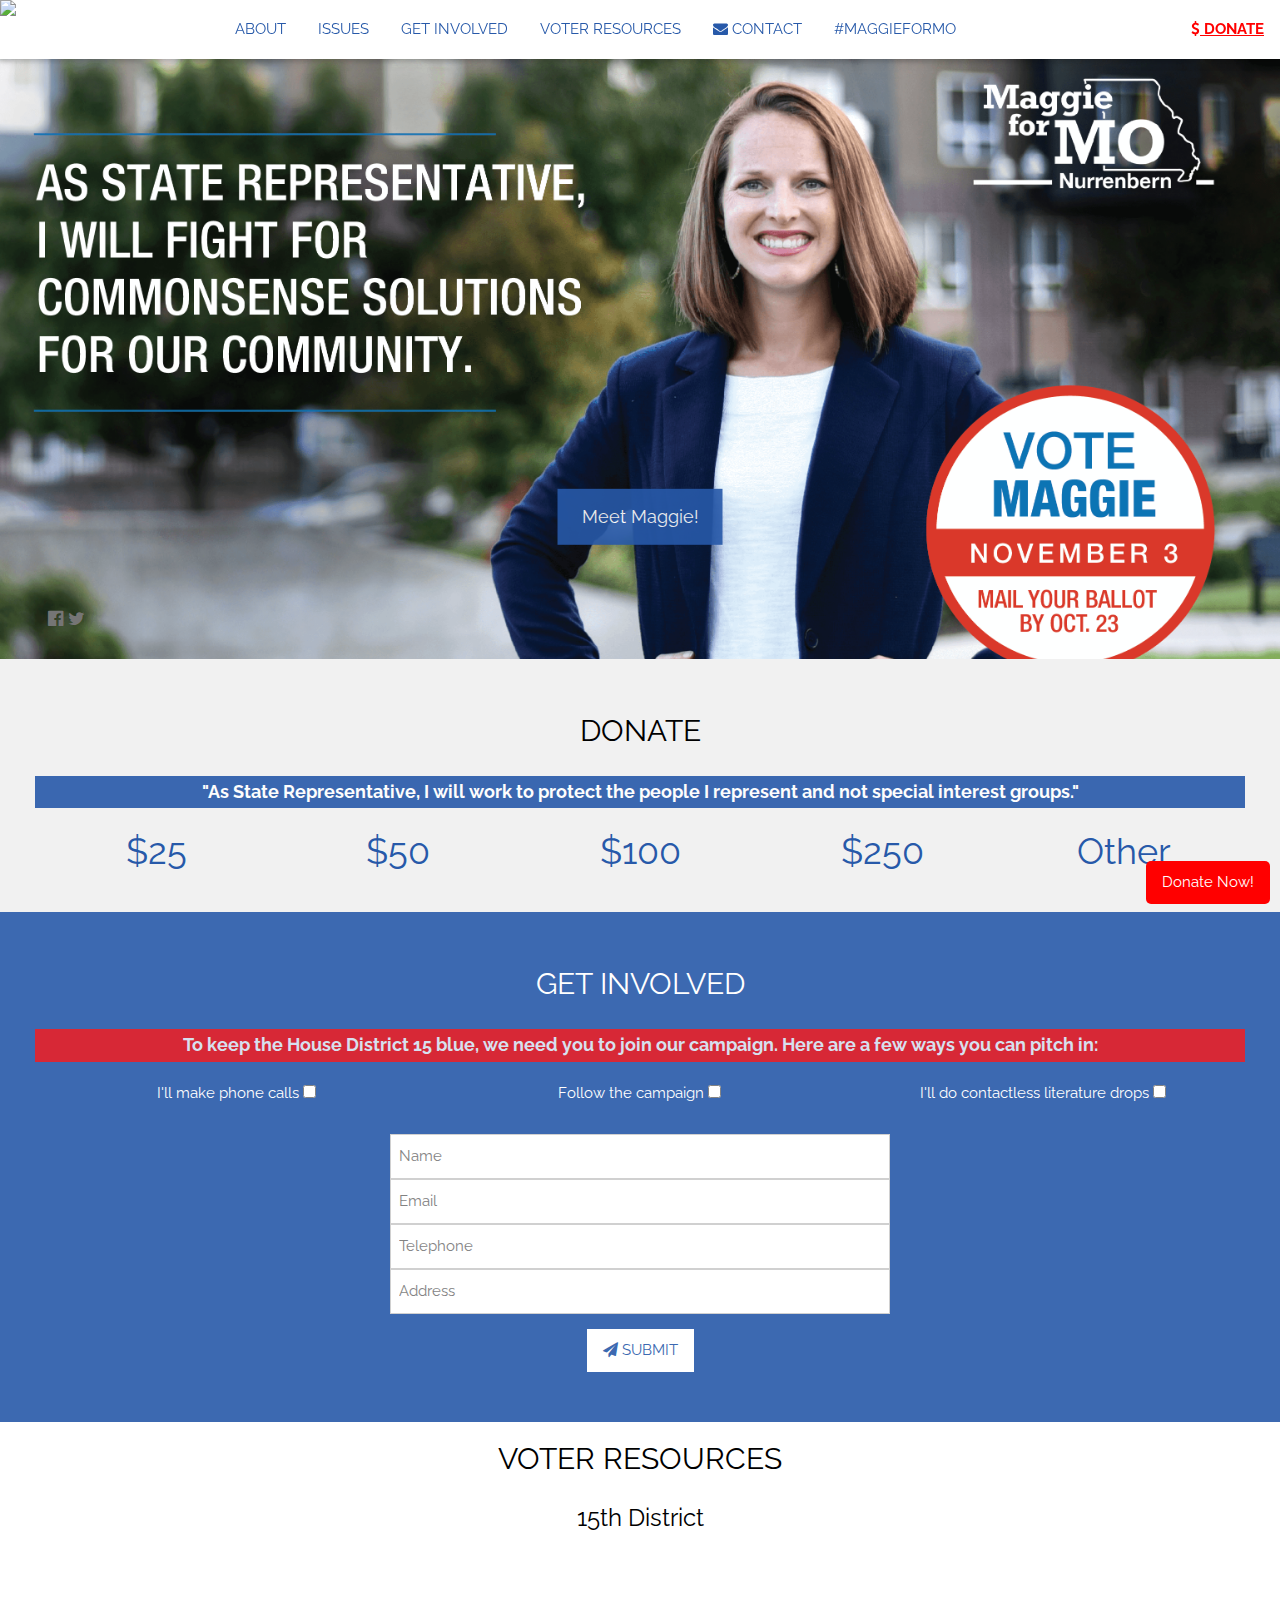
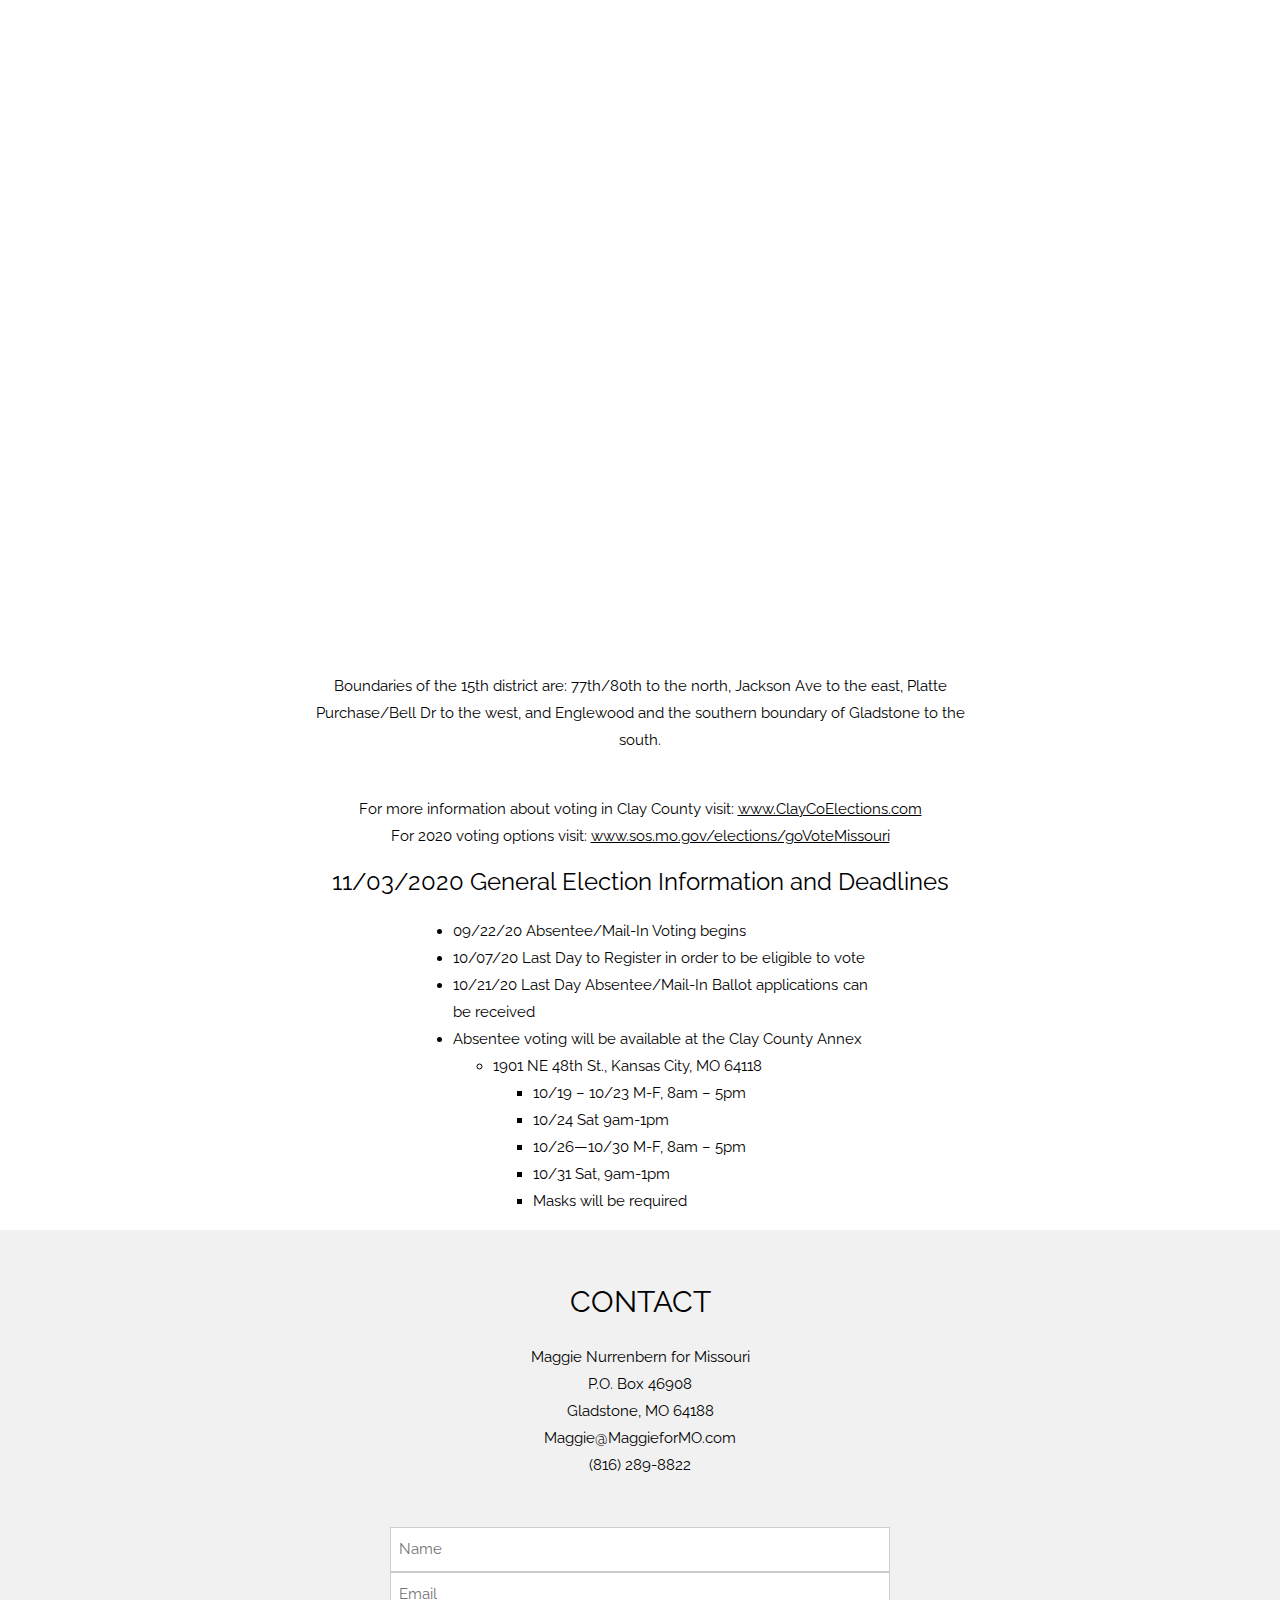
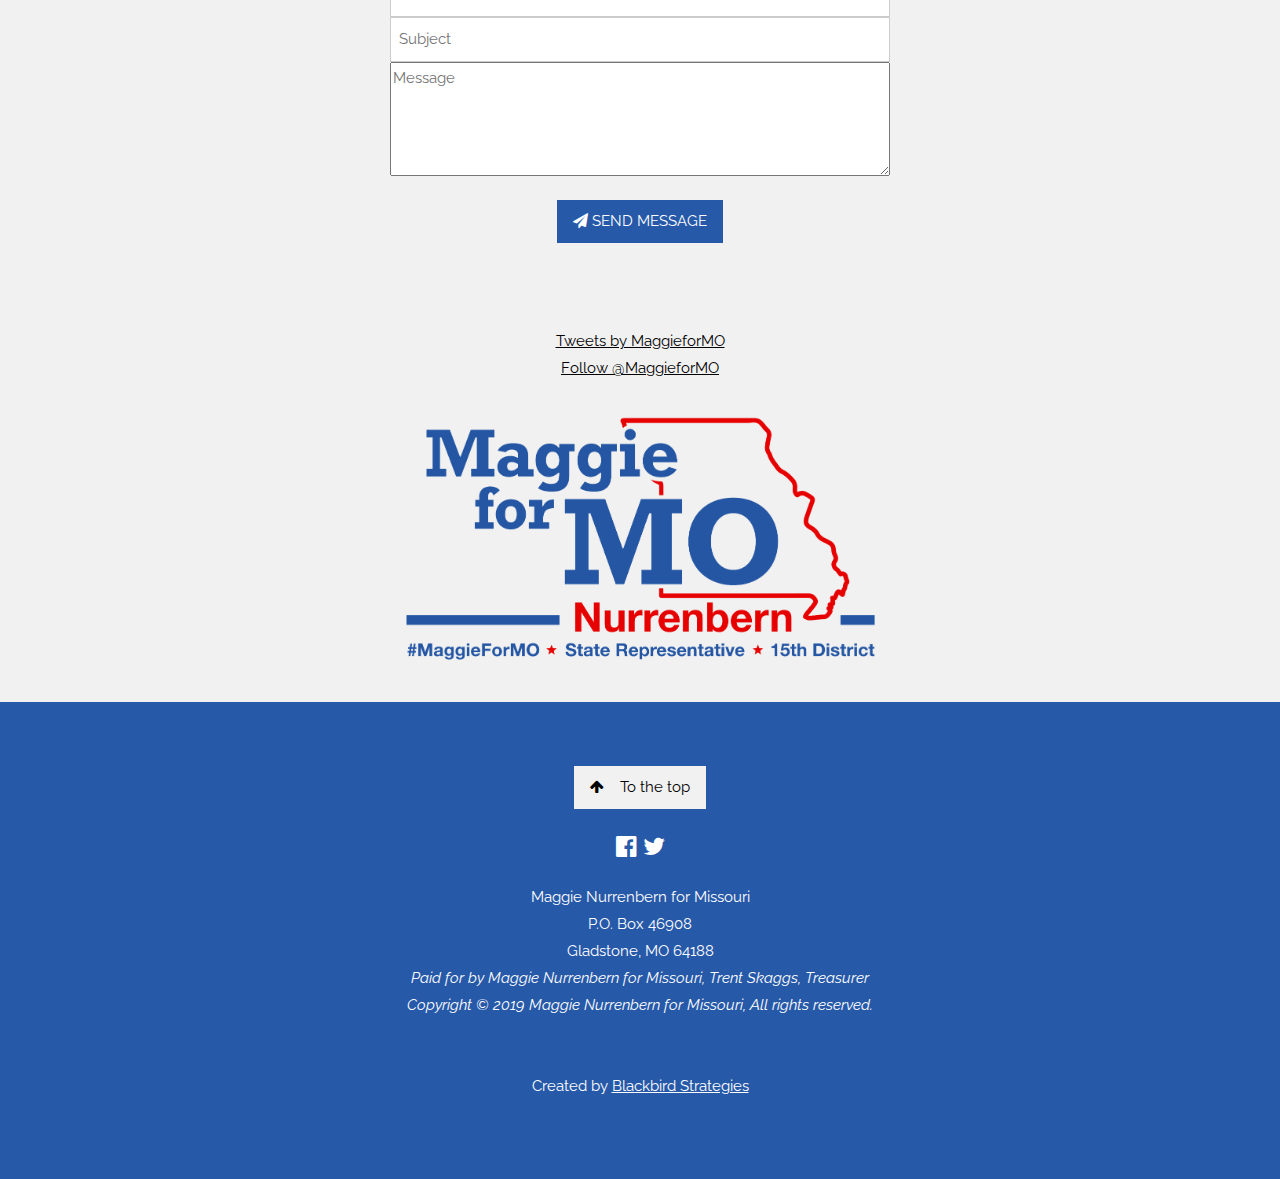
==== commit 910a9191: "Ashley AUNE bitched about us using her images so now we have to delete them :/ sorry maggie" ====
--- a/index.html
+++ b/index.html
@@ -21,7 +21,7 @@
       <div class="w3-hide-small2" style="margin: auto; max-width: 100%;">
         <a href="about.html" class="w3-bar-item w3-button">ABOUT</a>
         <a href="issues.html" class="w3-bar-item w3-button"> ISSUES</a>
-        <a href="endorsements.html" class="w3-bar-item w3-button"> ENDORSEMENTS</a>
+        <!-- <a href="endorsements.html" class="w3-bar-item w3-button"> ENDORSEMENTS</a> -->
         <a href="#getInvolved" class="w3-bar-item w3-button"> GET INVOLVED</a>
         <a href="#vote" class="w3-bar-item w3-button">VOTER RESOURCES</a>
         <a href="#contact" class="w3-bar-item w3-button"><i class="fa fa-envelope"></i> CONTACT</a>
@@ -44,7 +44,7 @@
     <a href="javascript:void(0)" onclick="w3_close()" class="w3-bar-item w3-button w3-large w3-padding-16">Close ×</a>
     <a href="about.html" onclick="w3_close()" class="w3-bar-item w3-button">ABOUT</a>
     <a href="issues.html" onclick="w3_close()" class="w3-bar-item w3-button">ISSUES</a>
-    <a href="endorsements.html" onclick="w3_close()" class="w3-bar-item w3-button">ENDORSEMENTS</a>    
+    <!-- <a href="endorsements.html" onclick="w3_close()" class="w3-bar-item w3-button">ENDORSEMENTS</a>     -->
     <a href="https://secure.actblue.com/donate/maggieformo?refcode=online&amount=50" target="_blank"
       onclick="w3_close()" class="w3-bar-item w3-button"><b>DONATE</b></a>
     <a href="#getInvolved" onclick="w3_close()" class="w3-bar-item w3-button">GET INVOLVED</a>
--- a/main.css
+++ b/main.css
@@ -40,7 +40,27 @@
 }
 
 
-@media (max-width: 500px) {
+@media (max-width: 300px) {
+  .new-image2 {
+    width: 100%;
+    height: 150px;
+    background-image: url("/Websitephoto-01.png");
+    background-size: cover;
+    background-repeat: no-repeat;
+  }
+}
+
+@media (max-width: 500px) and (min-width: 301px) {
+  .new-image2 {
+    width: 100%;
+    height: 200px;
+    background-image: url("/Websitephoto-01.png");
+    background-size: cover;
+    background-repeat: no-repeat;
+  }
+}
+
+@media (max-width: 500px) and (min-width: 401px) {
   .new-image2 {
     width: 100%;
     height: 250px;
@@ -53,7 +73,7 @@
 @media (max-width: 600px) and (min-width: 501px) {
   .new-image2 {
     width: 100%;
-    height: 260px;
+    height: 250px;
     background-image: url("/Websitephoto-01.png");
     background-size: cover;
     background-repeat: no-repeat;
@@ -452,6 +472,39 @@
   background-repeat: no-repeat;
 }
 
+.about-us-circle.mnea {
+  background-image: url(https://assets.website-files.com/5e87d941bcf6e1a7a3be7841/5f71f75c15a5ee0d50513b22_MNEAlogo18newTag_Clr.png);
+  background-size: contain;
+}
+
+.about-us-circle.carp {
+  background-image: url(https://assets.website-files.com/5e87d941bcf6e1a7a3be7841/5f71f625de8bb15c5b8f85d4_Carp-logo-color.png);
+}
+
+.about-us-circle.afot {
+  background-image: url(https://assets.website-files.com/5e54519f0ae6654f4c1ec9df/5f42d4f4719b4f68e6a31396_AFT-logo-300x300.png);
+}
+
+.about-us-circle.seiu {
+  background-image: url(https://assets.website-files.com/5e54519f0ae6654f4c1ec9df/5f723d2048bac80b672f280d_SEIU%20MOKS%20State%20Council%20Logo.png);
+}
+
+.about-us-circle.sheet {
+  background-image: url(https://assets.website-files.com/5e54519f0ae6654f4c1ec9df/5f723e87e381f8103bb8afaa_Sheet%20Metal%20Logo.png);
+  background-position: 50% 50%;
+  background-size: 70px 65px;
+}
+
+.about-us-circle.ibew {
+  background-image: url(https://assets.website-files.com/5e54519f0ae6654f4c1ec9df/5f723e40a94c1e7ca1c2d1cf_IBEW.png);
+  background-size: 80px 40px;
+}
+
+.about-us-circle.plaster {
+  background-image: url(https://assets.website-files.com/5e54519f0ae6654f4c1ec9df/5f723dd722c7aa258186ac13_OPCMIA-logo_k-and-294.png);
+  background-size: contain;
+}
+
 .about-us-circle {
   width: 88px;
   height: 88px;
@@ -484,4 +537,15 @@
 
 .flex-space, .footer-column-1, .footer-flex {
   -webkit-box-orient: horizontal;
+}
+
+@media screen and (max-width: 991px)
+{
+.flex-space {
+    margin-top: 0;
+    -webkit-box-align: center;
+    -webkit-align-items: center;
+    -ms-flex-align: center;
+    align-items: center;
+}
 }